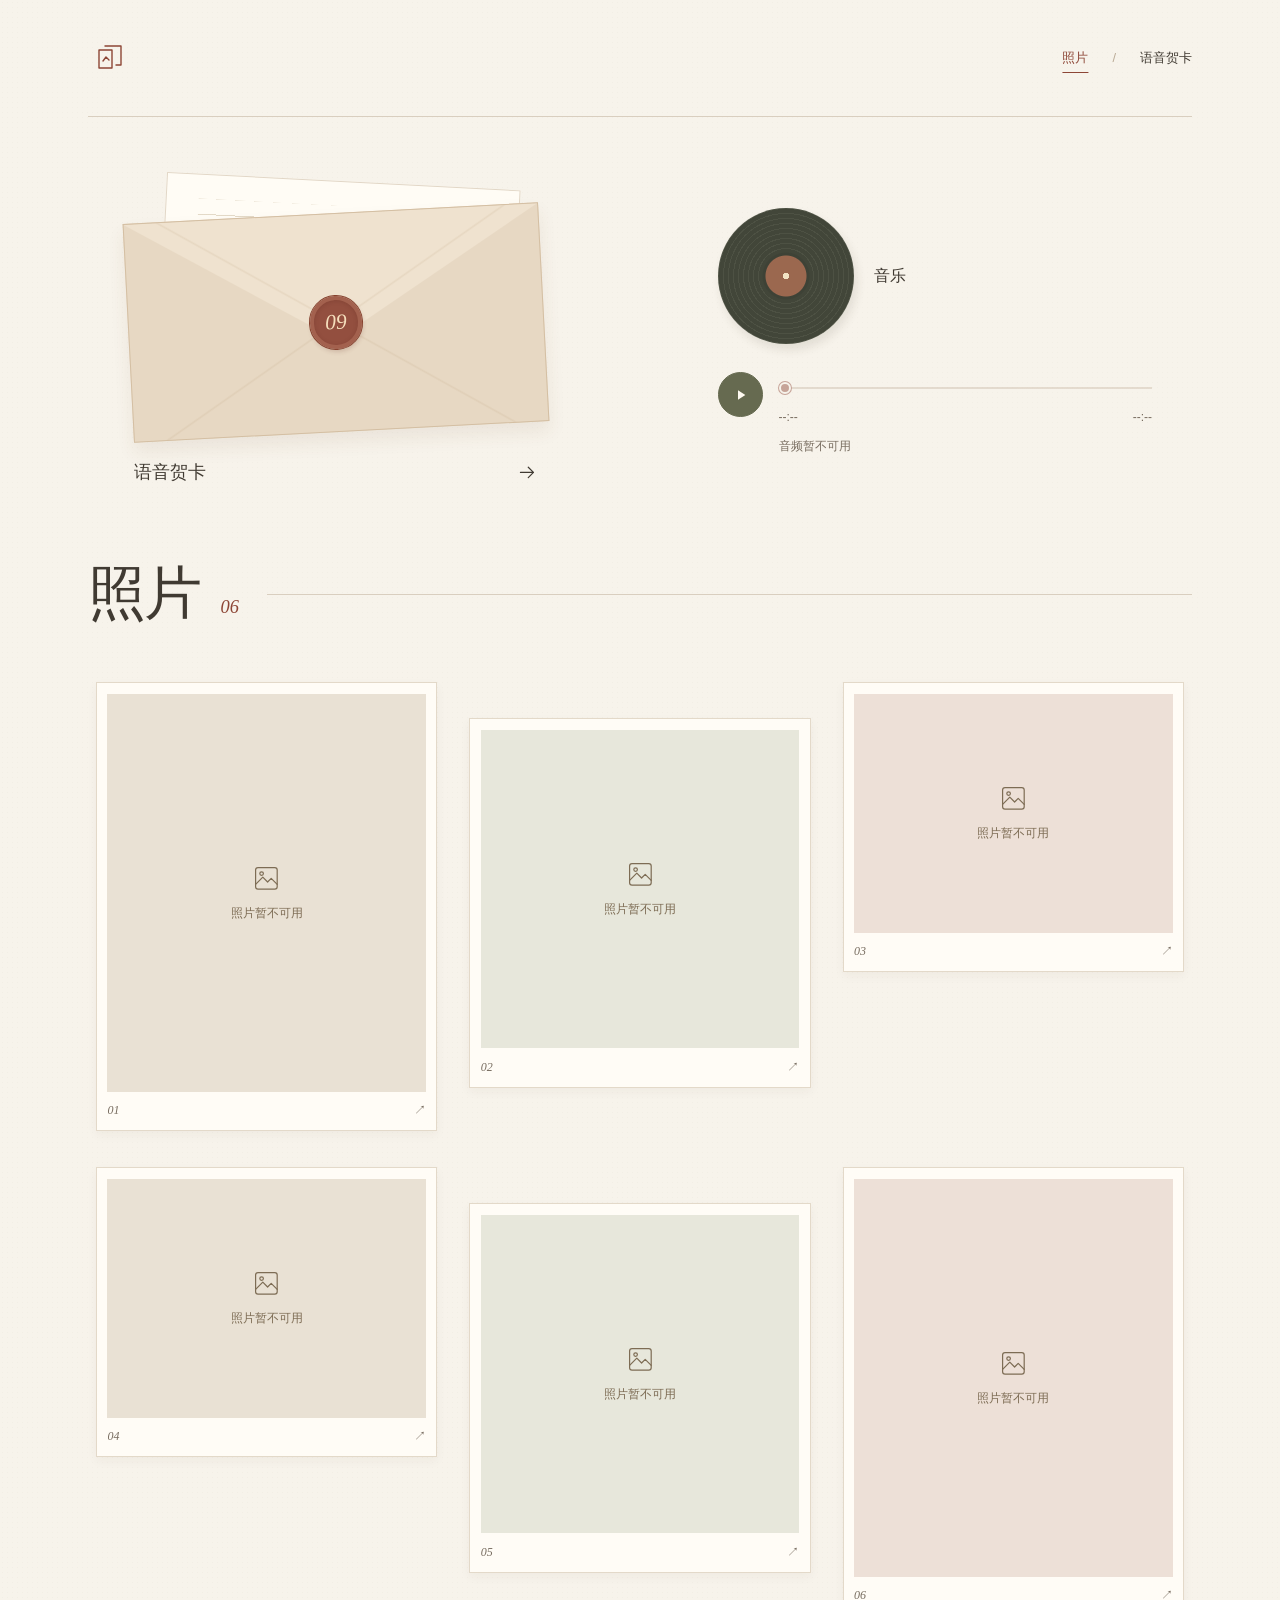
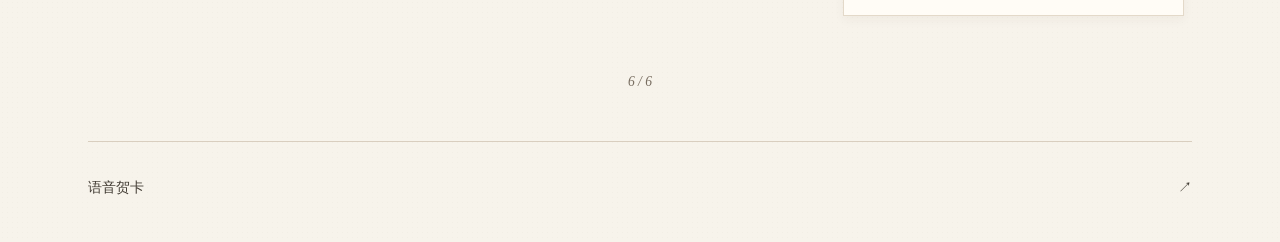
==== index.html @ f46b716a "Redesign gift as an album and nine voice letters" ====
<!doctype html>
<html lang="zh-CN">
<head>
  <meta charset="utf-8">
  <meta name="viewport" content="width=device-width, initial-scale=1">
  <meta name="theme-color" content="#f7f3eb">
  <title>语音贺卡 · 音乐 · 照片</title>
  <link rel="icon" href="data:,">
  <link rel="stylesheet" href="styles.css">
  <script src="content.js" defer></script>
  <script src="script.js" defer></script>
</head>
<body data-page="photos">
  <a class="skip-link" href="#main">跳至内容</a>
  <header class="site-header">
    <a class="site-mark" href="index.html" aria-label="照片"><svg viewBox="0 0 32 32" aria-hidden="true"><path d="M5 8h13v18H5zM11 4h16v19h-5M9 19l3-4 3 3"/></svg></a>
    <nav aria-label="页面"><a href="index.html" data-nav="photos">照片</a><span aria-hidden="true">/</span><a href="voices.html" data-nav="voices">语音贺卡</a></nav>
  </header>
  <main id="main" class="page" tabindex="-1">
    <header id="hero" class="hero" hidden><h1 id="hero-title" hidden></h1><p id="hero-body" hidden></p></header>
    <section class="gift-intro" aria-label="音乐与语音贺卡">
      <a href="voices.html" class="letter-entry" aria-label="打开语音贺卡">
        <span class="entry-paper" aria-hidden="true"><span class="paper-lines"></span></span>
        <span class="entry-envelope" aria-hidden="true"><span class="envelope-fold"></span><span class="wax-seal" id="voice-entry-count">09</span></span>
        <span class="entry-label"><span data-label="message">语音贺卡</span><svg viewBox="0 0 24 24" aria-hidden="true"><path d="M4 12h15m-6-6 6 6-6 6"/></svg></span>
      </a>
      <div class="record-player"><div id="music-player"></div></div>
    </section>
    <section id="photos" class="photos" aria-labelledby="photos-heading">
      <div class="section-heading"><h2 id="photos-heading">照片</h2><span id="photo-count" class="section-count" aria-hidden="true"></span><span class="heading-line" aria-hidden="true"></span></div>
      <div id="photo-grid" class="photo-grid"></div>
      <p id="photos-empty" class="empty-state" hidden></p>
      <div class="gallery-bottom"><p id="gallery-progress" class="gallery-progress" role="status"></p><button id="load-more" type="button" class="text-button" hidden>加载更多照片</button></div>
    </section>
    <footer class="page-footer"><a href="voices.html"><span data-label="message">语音贺卡</span><span aria-hidden="true">↗</span></a></footer>
    <noscript>请启用 JavaScript 以使用播放器和照片查看器。</noscript>
  </main>
  <dialog id="viewer" class="viewer" aria-labelledby="viewer-title">
    <div class="viewer-panel">
      <div class="viewer-toolbar"><h2 id="viewer-title">照片</h2><button id="viewer-close" class="icon-button" type="button" aria-label="关闭图片查看器" autofocus></button></div>
      <div id="viewer-stage" class="viewer-stage" aria-busy="false"><p id="viewer-status" role="status"></p></div>
      <div class="viewer-navigation"><button id="viewer-prev" class="icon-button" type="button" aria-label="上一张"></button><p id="viewer-counter" aria-live="polite" aria-atomic="true"></p><button id="viewer-next" class="icon-button" type="button" aria-label="下一张"></button></div>
      <p id="viewer-caption" class="viewer-caption" hidden></p>
    </div>
  </dialog>
</body>
</html>
---- styles.css ----
/* Project choices: warm paper, local serif headings, restrained physical detail.
   Motion is limited to pointer feedback; keyboard and reduced-motion are static. */
:root {
  color-scheme: light;
  --paper: #f7f3eb; --ink: #403a32; --muted: #786d60;
  --accent: #8d4636; --line: #d9cebf; --olive: #666a50;
  --serif: "Songti SC", "Noto Serif CJK SC", "STSong", Georgia, serif;
  --ease-out: cubic-bezier(.23, 1, .32, 1);
  font: 100%/1.6 -apple-system, BlinkMacSystemFont, "Segoe UI", "PingFang SC", "Microsoft YaHei", sans-serif;
  color: var(--ink); background: var(--paper); font-synthesis: none;
  -webkit-text-size-adjust: 100%;
}
*, *::before, *::after { box-sizing: border-box; }
body { margin: 0; background-image: radial-gradient(#8f78640b .7px, transparent .7px); background-size: 5px 5px; }
[hidden] { display: none !important; }
button, input { font: inherit; }
a { color: inherit; text-decoration: none; }
button, a { -webkit-tap-highlight-color: transparent; touch-action: manipulation; }
button { color: inherit; cursor: pointer; }
button:disabled { cursor: default; }
:focus-visible { outline: 3px solid var(--accent); outline-offset: 5px; }
button:active:not(:disabled), .letter-entry:active { transform: scale(.98); }
button:focus-visible:active { transform: none; }
svg { width: 1.5rem; height: 1.5rem; fill: none; stroke: currentColor; stroke-width: 1.4; stroke-linecap: round; stroke-linejoin: round; flex: none; }
h1, h2, p { margin: 0; }
h1, h2 { font-weight: 500; overflow-wrap: anywhere; }
.site-header, .page { width: min(100% - 5rem, 69rem); margin-inline: auto; }
.site-header { display: flex; justify-content: space-between; align-items: center; padding: 2.25rem 0; border-bottom: 1px solid var(--line); }
.site-mark { display: grid; place-items: center; min-width: 44px; min-height: 44px; color: var(--accent); }
.site-mark svg { width: 2rem; height: 2rem; }
.site-header nav { display: flex; align-items: center; gap: 1.5rem; font-size: .8rem; }
.site-header nav a { display: flex; align-items: center; min-height: 44px; }
.site-header nav span { color: #baab97; }
.site-header nav [aria-current] { color: var(--accent); text-decoration: underline; text-underline-offset: .65rem; text-decoration-thickness: 1px; }
.page { padding-bottom: 2rem; }
.page:focus { outline: none; }
.skip-link { position: fixed; top: .75rem; left: 1rem; z-index: 5; padding: .65rem 1rem; color: white; background: var(--ink); transform: translateY(-200%); }
.skip-link:focus { transform: none; }
.hero { max-width: 48rem; padding: 4rem 0 0; overflow-wrap: anywhere; }
.hero h1 { font: 500 clamp(2rem, 5vw, 4rem)/1.3 var(--serif); }
.hero p { color: var(--muted); white-space: pre-line; line-height: 1.9; margin-top: 1rem; }
.hero h1[hidden] + p { margin-top: 0; }
.gift-intro { display: grid; grid-template-columns: 1.1fr 1fr; gap: 7rem; align-items: center; padding: 4rem 2.5rem 4.5rem; }
.letter-entry { position: relative; display: block; padding-top: 2rem; max-width: 26rem; width: 100%; isolation: isolate; }
.entry-envelope { position: relative; display: grid; place-items: center; aspect-ratio: 1.9; width: 100%; background: #e7d8c3; border: 1px solid #d4bfa3; box-shadow: 0 10px 18px #6f492915; transform: rotate(-3deg); }
.entry-envelope::after, .envelope-face::after { content: ""; position: absolute; inset: 0; background: linear-gradient(32deg, transparent 49.6%, #b69a7426 50%, transparent 50.4%), linear-gradient(-32deg, transparent 49.6%, #b69a7426 50%, transparent 50.4%); pointer-events: none; }
.envelope-fold { position: absolute; inset: 0; clip-path: polygon(0 0, 100% 0, 50% 58%); background: #efe2cf; filter: drop-shadow(0 1px 0 #c5ab89); }
.entry-paper { position: absolute; left: 8%; right: 7%; height: 73%; top: 0; background: #fffcf5; border: 1px solid #e2d7c7; transform: rotate(3deg); z-index: -1; padding: 1.5rem 2rem; }
.paper-lines { display: block; height: 3rem; width: 50%; background: repeating-linear-gradient(to bottom, transparent 0 15px, #c8b79a 15px 16px); opacity: .5; }
.wax-seal { position: relative; z-index: 1; display: grid; place-items: center; width: 3.3rem; height: 3.3rem; border-radius: 50%; background: #934f3f; color: #f5debc; font: italic 1.35rem/1 Georgia, serif; border: 4px solid #a3614e; outline: 1px solid #86422f; box-shadow: inset 0 1px 4px #54241835, 1px 3px 4px #723d3433; }
.entry-label { display: flex; align-items: center; justify-content: space-between; padding: 1.6rem .4rem 0; font-family: var(--serif); font-size: 1.125rem; }
.entry-label svg { width: 1.3rem; height: 1.3rem; }
.record-player { min-width: 0; }
.player { min-width: 0; }
.player-header { display: flex; align-items: center; gap: 1.25rem; }
.player h2 { font-size: 1rem; line-height: 1.5; }
.player-art { display: grid; place-items: center; flex: none; }
.player--song .player-header { display: grid; grid-template-columns: 8.5rem minmax(0, 1fr); }
.player--song .player-art { width: 8.5rem; height: 8.5rem; border-radius: 50%; color: #faf1db; background: radial-gradient(circle at center, #f2e3c4 0 3px, #9b684f 3px 20px, #3e4236 21px 23px, transparent 24px), repeating-radial-gradient(circle at center, #424639 0 2px, #4d5143 2px 3px, #424639 3px 5px); box-shadow: 3px 6px 10px #4035211c; }
.player--song .player-art svg { display: none; }
.player-controls { display: flex; align-items: center; gap: 1rem; margin-top: 1.35rem; }
.play-button { display: grid; place-items: center; width: 2.8rem; height: 2.8rem; flex: none; border: 1px solid var(--accent); border-radius: 50%; background: var(--accent); color: #fff9ee; }
.play-button svg { width: 1rem; height: 1rem; }
.player--song .play-button { color: #fffaf2; background: var(--olive); border-color: var(--olive); }
.timeline { flex: 1; min-width: 0; }
.seek { display: block; width: 100%; height: 2.75rem; margin: 0; padding: 0; appearance: none; -webkit-appearance: none; background: transparent; cursor: pointer; accent-color: var(--accent); }
.seek::-webkit-slider-runnable-track { height: 2px; background: linear-gradient(to right, var(--accent) var(--progress, 0%), #cdbdab var(--progress, 0%)); }
.seek::-webkit-slider-thumb { -webkit-appearance: none; width: 12px; height: 12px; margin-top: -5px; border: 2px solid var(--paper); border-radius: 50%; background: var(--accent); box-shadow: 0 0 0 1px var(--accent); }
.seek::-moz-range-track { height: 2px; background: #cdbdab; }
.seek::-moz-range-progress { height: 2px; background: var(--accent); }
.seek::-moz-range-thumb { width: 9px; height: 9px; border: 2px solid var(--paper); border-radius: 50%; background: var(--accent); box-shadow: 0 0 0 1px var(--accent); }
.seek:disabled { opacity: .45; cursor: default; }
.times { display: flex; justify-content: space-between; font-size: .75rem; color: var(--muted); line-height: 1.2; font-variant-numeric: tabular-nums; }
.player-status { min-height: 1.4rem; font-size: .75rem; color: var(--muted); margin-top: .8rem; margin-left: 3.8rem; overflow-wrap: anywhere; }
.section-heading { display: flex; align-items: baseline; gap: 1.25rem; margin-bottom: 2.75rem; }
.section-heading h2 { font: 500 clamp(2.4rem, 5vw, 3.6rem)/1.25 var(--serif); letter-spacing: -.03em; }
.section-count { font: italic 1.15rem/1 Georgia, serif; color: var(--accent); }
.heading-line { height: 1px; flex: 1; background: var(--line); align-self: center; margin-left: .5rem; }
.photo-grid { display: grid; grid-template-columns: repeat(3, minmax(0, 1fr)); align-items: start; gap: 2.25rem 2rem; padding: .5rem; }
.photo { margin: 0; min-width: 0; }
.photo:nth-child(3n + 2) { padding-top: 2.25rem; }
.photo-button { display: block; width: 100%; padding: .65rem .65rem 0; border: 1px solid #e3d9c9; background: #fffcf6; box-shadow: 0 4px 10px #4e37130b; text-align: left; }
.photo-window { position: relative; display: block; aspect-ratio: 4 / 5; background: #e9e1d4; }
.photo:nth-child(3n + 2) .photo-window { aspect-ratio: 1; }
.photo:nth-child(3n) .photo-window { aspect-ratio: 4 / 3; }
.photo:nth-child(6n + 4) .photo-window { aspect-ratio: 4 / 3; }
.photo:nth-child(6n) .photo-window { aspect-ratio: 4 / 5; }
.photo-button img { width: 100%; height: 100%; position: absolute; display: block; object-fit: contain; }
.photo-placeholder { position: absolute; inset: 0; display: grid; place-content: center; justify-items: center; gap: .7rem; color: #7d6c54; }
.photo:nth-child(3n + 2) .photo-window { background: #e7e7db; }
.photo:nth-child(3n) .photo-window { background: #ede0d7; }
.photo-placeholder svg { width: 1.8rem; height: 1.8rem; stroke-width: 1; }
.photo-placeholder span { font-size: .72rem; }
.photo-bottom { display: flex; justify-content: space-between; align-items: center; min-height: 2.4rem; color: var(--muted); font-size: .75rem; }
.photo-index { font-family: Georgia, serif; font-style: italic; }
.photo figcaption { font-size: .85rem; color: var(--muted); overflow-wrap: anywhere; white-space: pre-line; margin: .75rem .2rem 0; }
.gallery-bottom { padding: 3rem 0; text-align: center; }
.gallery-progress { font: italic .85rem/1.5 Georgia, serif; color: var(--muted); }
.text-button { border: 0; border-bottom: 1px solid var(--line); background: transparent; min-height: 44px; padding: .5rem .75rem; font-size: .8rem; }
#load-more { margin-top: 1rem; }
.empty-state { padding: 3rem 0; color: var(--muted); }
.page-footer { border-top: 1px solid var(--line); padding-top: 1.5rem; }
.page-footer a { display: flex; justify-content: space-between; align-items: center; min-height: 44px; font-size: .85rem; }
/* Nine letters, each a real navigation target rather than a playback dashboard. */
.voice-page { max-width: 65rem; }
.voice-heading { display: flex; justify-content: space-between; align-items: center; gap: 2rem; padding: 3.75rem 0 3rem; }
.page-index { font: italic .8rem/1.4 Georgia, serif; color: var(--muted); letter-spacing: .04em; }
.voice-heading h1 { font: 500 clamp(2.4rem, 5vw, 3.7rem)/1.35 var(--serif); margin-top: .75rem; letter-spacing: -.03em; }
.voice-total { font: italic clamp(4rem, 9vw, 6.5rem)/1 Georgia, serif; color: #d1bca1; }
.voice-grid { display: grid; grid-template-columns: repeat(3, minmax(0, 1fr)); gap: 2.5rem 2.75rem; padding: 1rem .8rem 2rem; }
.voice-envelope { display: block; width: 100%; min-width: 0; padding: 0; border: 0; background: transparent; transform: rotate(-2deg); text-align: left; }
.voice-envelope:nth-child(3n + 2) { transform: rotate(2deg); margin-top: 1.25rem; }
.voice-envelope:nth-child(3n) { transform: rotate(-.5deg); }
.envelope-face { position: relative; display: grid; place-items: center; width: 100%; aspect-ratio: 1.6; background: #e9dbc5; border: 1px solid #d5bea0; box-shadow: 0 5px 8px #6c512216; }
.voice-envelope:nth-child(3n + 2) .envelope-face { background: #e0e1d1; border-color: #bcbfa8; }
.voice-envelope:nth-child(3n + 2) .envelope-fold { background: #eaebdd; }
.voice-envelope:nth-child(3n) .envelope-face { background: #ead6cb; border-color: #d1b4a5; }
.voice-envelope:nth-child(3n) .envelope-fold { background: #f0e1d7; }
.envelope-stamp { position: absolute; right: .85rem; top: .7rem; padding: .4rem; border: 1px dashed #a89173; font: italic 1.2rem/1.1 Georgia, serif; opacity: .65; }
.envelope-face .wax-seal { width: 2.5rem; height: 2.5rem; border-width: 3px; margin-top: .7rem; }
.wax-seal svg { width: 1rem; height: 1rem; }
.envelope-meta { display: flex; justify-content: space-between; gap: 1rem; align-items: baseline; min-height: 2.5rem; padding: .8rem .25rem 0; color: var(--muted); }
.envelope-name { font: 500 .85rem/1.5 var(--serif); overflow-wrap: anywhere; }
.envelope-open { font-size: 1rem; }
.voice-footer { display: grid; grid-template-columns: 1fr 21rem; gap: 3rem; align-items: center; padding: 2rem 0 1rem; margin-top: 2rem; border-top: 1px solid var(--line); }
.back-link { display: flex; align-items: center; gap: 1rem; min-height: 44px; width: fit-content; font-size: .85rem; }
.music-mini .player-header { display: flex; gap: 1rem; }
.music-mini .player-art { width: 3rem; height: 3rem; background-size: auto; }
.music-mini .player-controls { margin-top: .5rem; }
.music-mini .player-status { margin-top: .5rem; }
/* Photo darkroom; controls never cover the image. */
.viewer, .letter-dialog { position: fixed; inset: 0; width: 100%; height: 100%; height: 100dvh; max-width: none; max-height: none; margin: 0; padding: 1.5rem; border: 0; background: transparent; overscroll-behavior: contain; }
.viewer[open], .letter-dialog[open] { display: grid; place-items: center; }
.viewer { color: #fff8ea; }
.viewer::backdrop { background: #29251fed; }
.viewer-panel { width: min(100%, 64rem); max-height: 100%; display: flex; flex-direction: column; min-height: 0; }
.viewer-toolbar { display: flex; align-items: center; justify-content: space-between; gap: 1rem; flex: none; padding-bottom: .75rem; }
.viewer-toolbar h2 { font-size: .875rem; }
.icon-button { display: grid; place-items: center; width: 2.75rem; height: 2.75rem; flex: none; border: 1px solid #ffffff50; border-radius: 50%; background: transparent; color: inherit; }
.icon-button:disabled { opacity: .3; }
.viewer :focus-visible { outline-color: #f0cf95; }
.viewer-stage { display: grid; place-items: center; position: relative; height: min(65vh, 46rem); height: min(65dvh, 46rem); min-height: 0; }
.viewer-stage img { display: block; width: 100%; height: 100%; object-fit: contain; min-height: 0; }
.viewer-stage p { position: absolute; inset: 0; display: grid; place-items: center; color: #dfd6c9; font-size: .875rem; }
.viewer-navigation { display: flex; align-items: center; justify-content: center; gap: 1.5rem; padding-top: 1rem; flex: none; }
.viewer-navigation p { min-width: 4rem; text-align: center; font-variant-numeric: tabular-nums; font-size: .8rem; }
.viewer-caption { overflow: auto; max-height: 5rem; margin-top: 1rem; text-align: center; font-size: .875rem; white-space: pre-line; overflow-wrap: anywhere; }
/* The opened letter uses a single paper surface, with the recording at its centre. */
.letter-dialog { color: var(--ink); }
.letter-dialog::backdrop { background: #4a3c2b8c; backdrop-filter: blur(4px); }
.letter-sheet { width: min(100%, 34rem); max-height: 100%; overflow-y: auto; overscroll-behavior: contain; background: #fffcf5; border: 1px solid #dacbb5; padding: 1.5rem 2.75rem 2rem; box-shadow: 0 24px 80px #33201130; }
.letter-toolbar { display: flex; align-items: center; justify-content: space-between; gap: 1rem; }
.letter-toolbar .icon-button { border-color: var(--line); }
.letter-emblem { display: grid; place-items: center; width: 3.5rem; height: 3.5rem; border: 1px solid #d7bea2; border-radius: 50%; margin: 1.5rem auto; color: var(--accent); }
.letter-sheet > h2 { font: 500 clamp(1.6rem, 4vw, 2rem)/1.5 var(--serif); text-align: center; }
.letter-note { margin-top: 1.5rem; font-family: var(--serif); line-height: 1.9; white-space: pre-line; overflow-wrap: anywhere; }
.player--voice { padding-top: 1.6rem; }
.player--voice .player-header { display: none; }
.player--voice .player-controls { flex-direction: column; gap: .75rem; }
.player--voice .play-button { width: 4rem; height: 4rem; }
.player--voice .play-button svg { width: 1.35rem; height: 1.35rem; }
.player--voice .timeline { width: 100%; }
.player--voice .player-status { text-align: center; margin-left: 0; }
.letter-navigation { display: flex; justify-content: space-between; align-items: center; gap: .75rem; margin-top: 2rem; padding-top: 1.1rem; border-top: 1px solid var(--line); }
.letter-navigation p { font: italic .85rem/1.5 Georgia, serif; white-space: nowrap; color: var(--muted); }
.letter-navigation button { border-bottom: 0; }
.letter-navigation button:disabled { opacity: .4; }
@media (hover: hover) and (pointer: fine) {
  button, .letter-entry { transition: transform 180ms var(--ease-out); }
  .letter-entry:hover { transform: translateY(-3px); }
  .voice-envelope:hover { transform: translateY(-4px) rotate(0); }
  .photo-button:hover { transform: translateY(-3px); }
  .play-button:hover { opacity: .88; }
  .text-button:hover { color: var(--accent); }
}
@media (max-width: 900px) {
  .site-header, .page { width: calc(100% - 3rem); }
  .gift-intro { gap: 3rem; padding-inline: 1rem; }
  .player--song .player-header { grid-template-columns: 6.5rem minmax(0, 1fr); }
  .player--song .player-art { width: 6.5rem; height: 6.5rem; }
  .music-mini .player-art { width: 3rem; height: 3rem; }
  .voice-grid { gap: 2rem 1.6rem; }
  .photo-grid { gap: 1.5rem; }
}
@media (max-width: 650px) {
  .site-header, .page { width: calc(100% - 2rem); }
  .site-header { padding: 1.1rem 0; }
  .site-header nav { gap: 1rem; font-size: .75rem; }
  .gift-intro { grid-template-columns: minmax(0, 1fr); gap: 2.25rem; padding: 2.75rem 1rem 3rem; }
  .letter-entry { width: min(100%, 22rem); margin-inline: auto; }
  .record-player { width: 100%; padding-top: 1.5rem; border-top: 1px solid var(--line); container-type: inline-size; }
  .record-player .player--song { display: grid; grid-template-columns: minmax(0, 1fr) minmax(0, 1.4fr); gap: .5rem 1rem; align-items: center; }
  .record-player .player-header { display: flex; flex-direction: column; gap: .75rem; align-items: flex-start; grid-row: 1 / 3; }
  .record-player .player-art { width: 5rem; height: 5rem; }
  .record-player .player-controls { gap: .65rem; margin-top: 0; }
  .record-player .player-status { margin-left: 0; margin-top: 0; }
  .section-heading { margin-bottom: 1.75rem; gap: 1rem; }
  .photo-grid { grid-template-columns: repeat(2, minmax(0, 1fr)); gap: 1.5rem 1rem; padding: .15rem; }
  .photo:nth-child(3n + 2) { padding-top: 0; }
  .photo:nth-child(2n) { padding-top: 1.5rem; }
  .photo-button { padding: .4rem .4rem 0; }
  .photo-bottom { min-height: 2rem; font-size: .7rem; }
  .photo-placeholder span { font-size: .65rem; }
  .photo-placeholder { gap: .45rem; }
  .voice-heading { padding-top: 2.5rem; padding-bottom: 2rem; }
  .voice-heading h1 { font-size: 2.4rem; }
  .voice-grid { grid-template-columns: repeat(2, minmax(0, 1fr)); gap: 1.75rem 1.2rem; padding: .5rem .25rem 1rem; }
  .voice-envelope:nth-child(3n + 2) { margin-top: 0; }
  .voice-envelope:nth-child(2n) { margin-top: 1rem; transform: rotate(2deg); }
  .envelope-face { aspect-ratio: 1.35; }
  .envelope-stamp { font-size: .8rem; padding: .25rem; top: .5rem; right: .5rem; }
  .envelope-face .wax-seal { width: 2.1rem; height: 2.1rem; }
  .envelope-meta { padding-top: .65rem; min-height: 2rem; }
  .voice-footer { grid-template-columns: minmax(0, 1fr); gap: 1.5rem; margin-top: 1rem; }
  .music-mini { max-width: 24rem; width: 100%; }
  .viewer, .letter-dialog { padding: max(.85rem, env(safe-area-inset-top)) max(.85rem, env(safe-area-inset-right)) max(.85rem, env(safe-area-inset-bottom)) max(.85rem, env(safe-area-inset-left)); }
  .letter-sheet { padding: 1rem 1.3rem 1.5rem; }
  .letter-navigation { gap: .25rem; }
  .hero { padding-top: 2rem; }
  @container (max-width: 15rem) {
    .record-player .player--song { grid-template-columns: minmax(0, 1fr); }
    .record-player .player-header { grid-row: auto; flex-direction: row; align-items: center; }
    .record-player .player-controls { margin-top: 1rem; }
    .record-player .player-status { margin-top: .5rem; }
  }
}
html[data-input="keyboard"] *, html[data-input="keyboard"] *::before, html[data-input="keyboard"] *::after { transition: none !important; animation: none !important; }
html[data-input="keyboard"] button:active { transform: none; }
@media (prefers-reduced-motion: reduce) {
  *, *::before, *::after { animation: none !important; transition: none !important; scroll-behavior: auto !important; }
  button:active:not(:disabled), .letter-entry:active, .voice-envelope:hover, .photo-button:hover, .letter-entry:hover { transform: none; }
}
@media (prefers-reduced-transparency: reduce) {
  .viewer::backdrop { background: #29251f; }
  .letter-dialog::backdrop { background: #766853; backdrop-filter: none; }
}
@media (prefers-contrast: more) {
  :root { --muted: #51483b; --line: #887559; }
  .photo-button, .envelope-face, .entry-envelope { border-color: #887559; }
  .voice-total { color: #826449; }
}
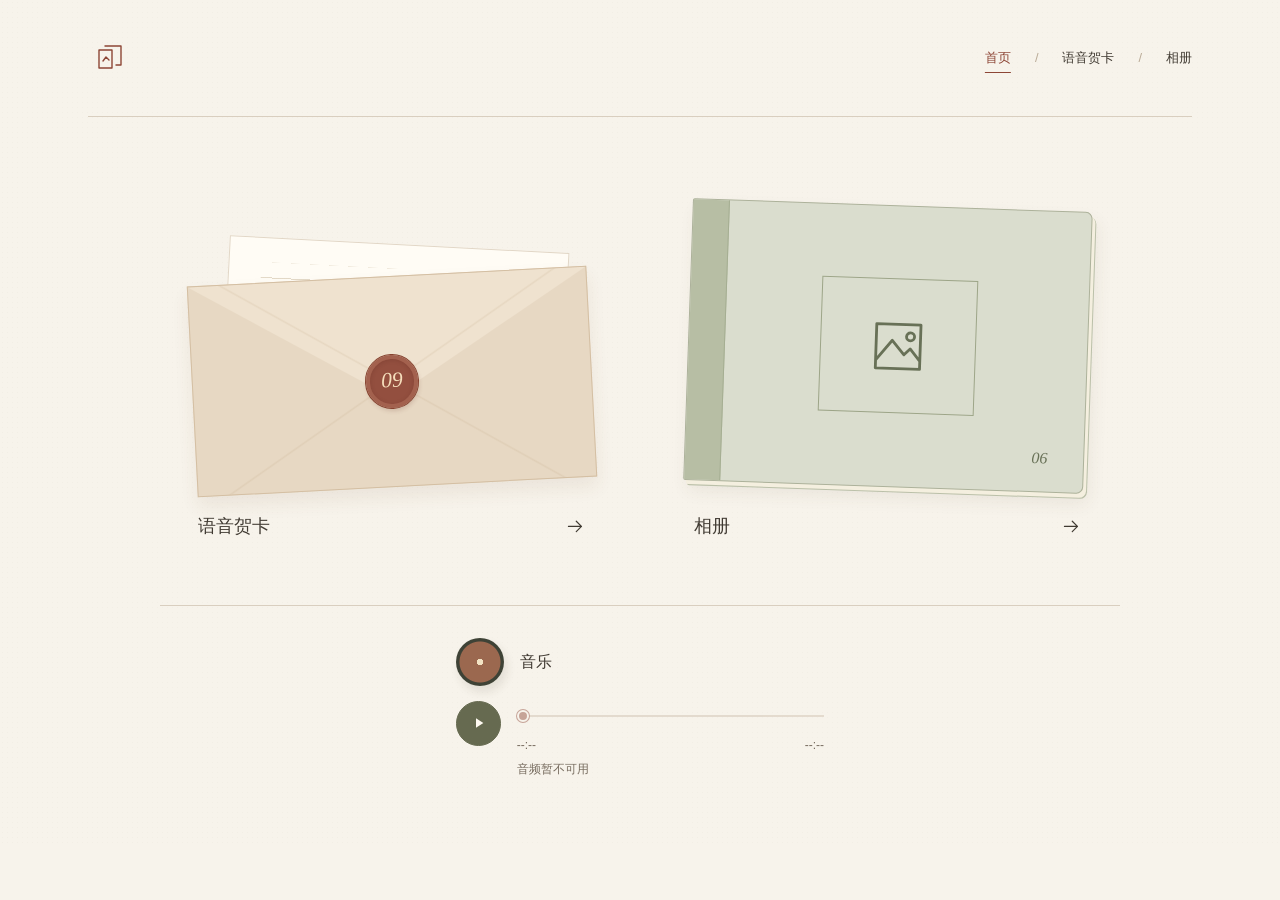
==== commit 2112d6b2: "Separate gift home, voice cards and album pages" ====
--- a/index.html
+++ b/index.html
@@ -10,38 +10,27 @@
   <script src="content.js" defer></script>
   <script src="script.js" defer></script>
 </head>
-<body data-page="photos">
+<body data-page="home">
   <a class="skip-link" href="#main">跳至内容</a>
   <header class="site-header">
-    <a class="site-mark" href="index.html" aria-label="照片"><svg viewBox="0 0 32 32" aria-hidden="true"><path d="M5 8h13v18H5zM11 4h16v19h-5M9 19l3-4 3 3"/></svg></a>
-    <nav aria-label="页面"><a href="index.html" data-nav="photos">照片</a><span aria-hidden="true">/</span><a href="voices.html" data-nav="voices">语音贺卡</a></nav>
+    <a class="site-mark" href="index.html" aria-label="首页"><svg viewBox="0 0 32 32" aria-hidden="true"><path d="M5 8h13v18H5zM11 4h16v19h-5M9 19l3-4 3 3"/></svg></a>
+    <nav aria-label="页面"><a href="index.html" data-nav="home">首页</a><span aria-hidden="true">/</span><a href="voices.html" data-nav="voices">语音贺卡</a><span aria-hidden="true">/</span><a href="photos.html" data-nav="photos">相册</a></nav>
   </header>
-  <main id="main" class="page" tabindex="-1">
+  <main id="main" class="page home-page" tabindex="-1">
     <header id="hero" class="hero" hidden><h1 id="hero-title" hidden></h1><p id="hero-body" hidden></p></header>
-    <section class="gift-intro" aria-label="音乐与语音贺卡">
+    <section class="gift-intro" aria-label="页面入口">
       <a href="voices.html" class="letter-entry" aria-label="打开语音贺卡">
         <span class="entry-paper" aria-hidden="true"><span class="paper-lines"></span></span>
         <span class="entry-envelope" aria-hidden="true"><span class="envelope-fold"></span><span class="wax-seal" id="voice-entry-count">09</span></span>
         <span class="entry-label"><span data-label="message">语音贺卡</span><svg viewBox="0 0 24 24" aria-hidden="true"><path d="M4 12h15m-6-6 6 6-6 6"/></svg></span>
       </a>
-      <div class="record-player"><div id="music-player"></div></div>
+      <a href="photos.html" class="album-entry" aria-label="打开相册">
+        <span class="album-cover" aria-hidden="true"><span class="album-spine"></span><span class="album-frame"><svg viewBox="0 0 32 32"><path d="M5 5h22v22H5zM5 23l8-10 6 7 3-3 5 6"/><circle cx="22" cy="11" r="2"/></svg></span><span id="album-entry-count" class="album-count">06</span></span>
+        <span class="entry-label"><span data-label="album">相册</span><svg viewBox="0 0 24 24" aria-hidden="true"><path d="M4 12h15m-6-6 6 6-6 6"/></svg></span>
+      </a>
     </section>
-    <section id="photos" class="photos" aria-labelledby="photos-heading">
-      <div class="section-heading"><h2 id="photos-heading">照片</h2><span id="photo-count" class="section-count" aria-hidden="true"></span><span class="heading-line" aria-hidden="true"></span></div>
-      <div id="photo-grid" class="photo-grid"></div>
-      <p id="photos-empty" class="empty-state" hidden></p>
-      <div class="gallery-bottom"><p id="gallery-progress" class="gallery-progress" role="status"></p><button id="load-more" type="button" class="text-button" hidden>加载更多照片</button></div>
-    </section>
-    <footer class="page-footer"><a href="voices.html"><span data-label="message">语音贺卡</span><span aria-hidden="true">↗</span></a></footer>
+    <footer class="home-music"><div id="music-player" class="music-mini"></div></footer>
     <noscript>请启用 JavaScript 以使用播放器和照片查看器。</noscript>
   </main>
-  <dialog id="viewer" class="viewer" aria-labelledby="viewer-title">
-    <div class="viewer-panel">
-      <div class="viewer-toolbar"><h2 id="viewer-title">照片</h2><button id="viewer-close" class="icon-button" type="button" aria-label="关闭图片查看器" autofocus></button></div>
-      <div id="viewer-stage" class="viewer-stage" aria-busy="false"><p id="viewer-status" role="status"></p></div>
-      <div class="viewer-navigation"><button id="viewer-prev" class="icon-button" type="button" aria-label="上一张"></button><p id="viewer-counter" aria-live="polite" aria-atomic="true"></p><button id="viewer-next" class="icon-button" type="button" aria-label="下一张"></button></div>
-      <p id="viewer-caption" class="viewer-caption" hidden></p>
-    </div>
-  </dialog>
 </body>
 </html>
--- a/styles.css
+++ b/styles.css
@@ -73,7 +73,7 @@
 .times { display: flex; justify-content: space-between; font-size: .75rem; color: var(--muted); line-height: 1.2; font-variant-numeric: tabular-nums; }
 .player-status { min-height: 1.4rem; font-size: .75rem; color: var(--muted); margin-top: .8rem; margin-left: 3.8rem; overflow-wrap: anywhere; }
 .section-heading { display: flex; align-items: baseline; gap: 1.25rem; margin-bottom: 2.75rem; }
-.section-heading h2 { font: 500 clamp(2.4rem, 5vw, 3.6rem)/1.25 var(--serif); letter-spacing: -.03em; }
+.section-heading h1, .section-heading h2 { font: 500 clamp(2.4rem, 5vw, 3.6rem)/1.25 var(--serif); letter-spacing: -.03em; }
 .section-count { font: italic 1.15rem/1 Georgia, serif; color: var(--accent); }
 .heading-line { height: 1px; flex: 1; background: var(--line); align-self: center; margin-left: .5rem; }
 .photo-grid { display: grid; grid-template-columns: repeat(3, minmax(0, 1fr)); align-items: start; gap: 2.25rem 2rem; padding: .5rem; }
@@ -239,3 +239,29 @@
   .photo-button, .envelope-face, .entry-envelope { border-color: #887559; }
   .voice-total { color: #826449; }
 }
+
+/* A shared entrance links to two full documents. The album cover is decorative. */
+.home-page { max-width: 60rem; }
+.home-page .gift-intro { grid-template-columns: repeat(2, minmax(0, 1fr)); gap: 6rem; padding: 5.5rem 2rem 4rem; align-items: end; }
+.album-entry { display: block; width: 100%; max-width: 26rem; min-width: 0; }
+.album-cover { position: relative; display: grid; place-items: center; aspect-ratio: 1.42; background: #daddce; border: 1px solid #adb29b; border-radius: 2px 7px 7px 2px; box-shadow: 3px 4px 0 #f4efdf, 4px 5px 0 #bbc0a9, 5px 10px 18px #574c3215; transform: rotate(2deg); }
+.album-spine { position: absolute; inset: 0 auto 0 0; width: 9%; background: #b7bea4; border-right: 1px solid #a5ae92; }
+.album-frame { display: grid; place-items: center; width: 39%; aspect-ratio: 1.15; border: 1px solid #9da588; color: #687157; margin-left: 5%; }
+.album-frame svg { width: 42%; height: auto; }
+.album-count { position: absolute; bottom: 9%; right: 9%; font: italic 1rem/1 Georgia, serif; color: #687157; }
+.home-music { border-top: 1px solid var(--line); padding: 2rem 0; }
+.home-music .music-mini { width: min(100%, 23rem); margin-inline: auto; }
+.album-page .photos { padding-top: 3.5rem; }
+@media (hover: hover) and (pointer: fine) {
+  .album-entry { transition: transform 180ms var(--ease-out); }
+  .album-entry:hover { transform: translateY(-3px); }
+}
+@media (max-width: 900px) { .home-page .gift-intro { gap: 3rem; } }
+@media (max-width: 650px) {
+  .site-header { gap: 1rem; flex-wrap: wrap; }
+  .site-header nav { flex-wrap: wrap; gap: .75rem; }
+  .home-page .gift-intro { grid-template-columns: minmax(0, 1fr); gap: 2.75rem; padding: 3rem 1.5rem; }
+  .album-entry { width: min(100%, 22rem); margin-inline: auto; }
+  .album-page .photos { padding-top: 2.5rem; }
+}
+@media (prefers-reduced-motion: reduce) { .album-entry:hover { transform: none; } }
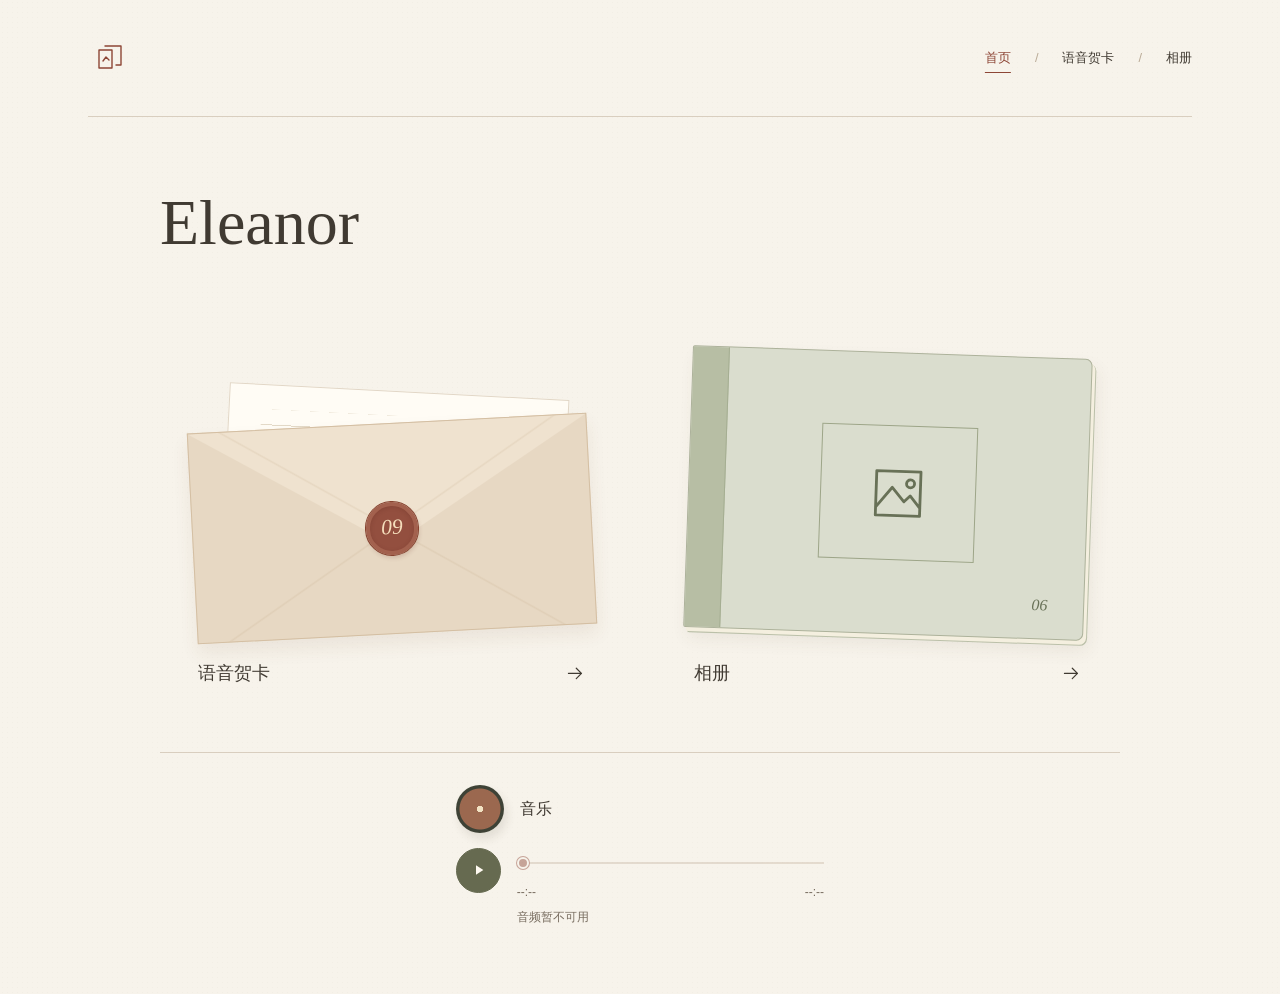
==== commit 64147ad0: "Name the website Eleanor" ====
--- a/index.html
+++ b/index.html
@@ -4,7 +4,7 @@
   <meta charset="utf-8">
   <meta name="viewport" content="width=device-width, initial-scale=1">
   <meta name="theme-color" content="#f7f3eb">
-  <title>语音贺卡 · 音乐 · 照片</title>
+  <title>Eleanor</title>
   <link rel="icon" href="data:,">
   <link rel="stylesheet" href="styles.css">
   <script src="content.js" defer></script>
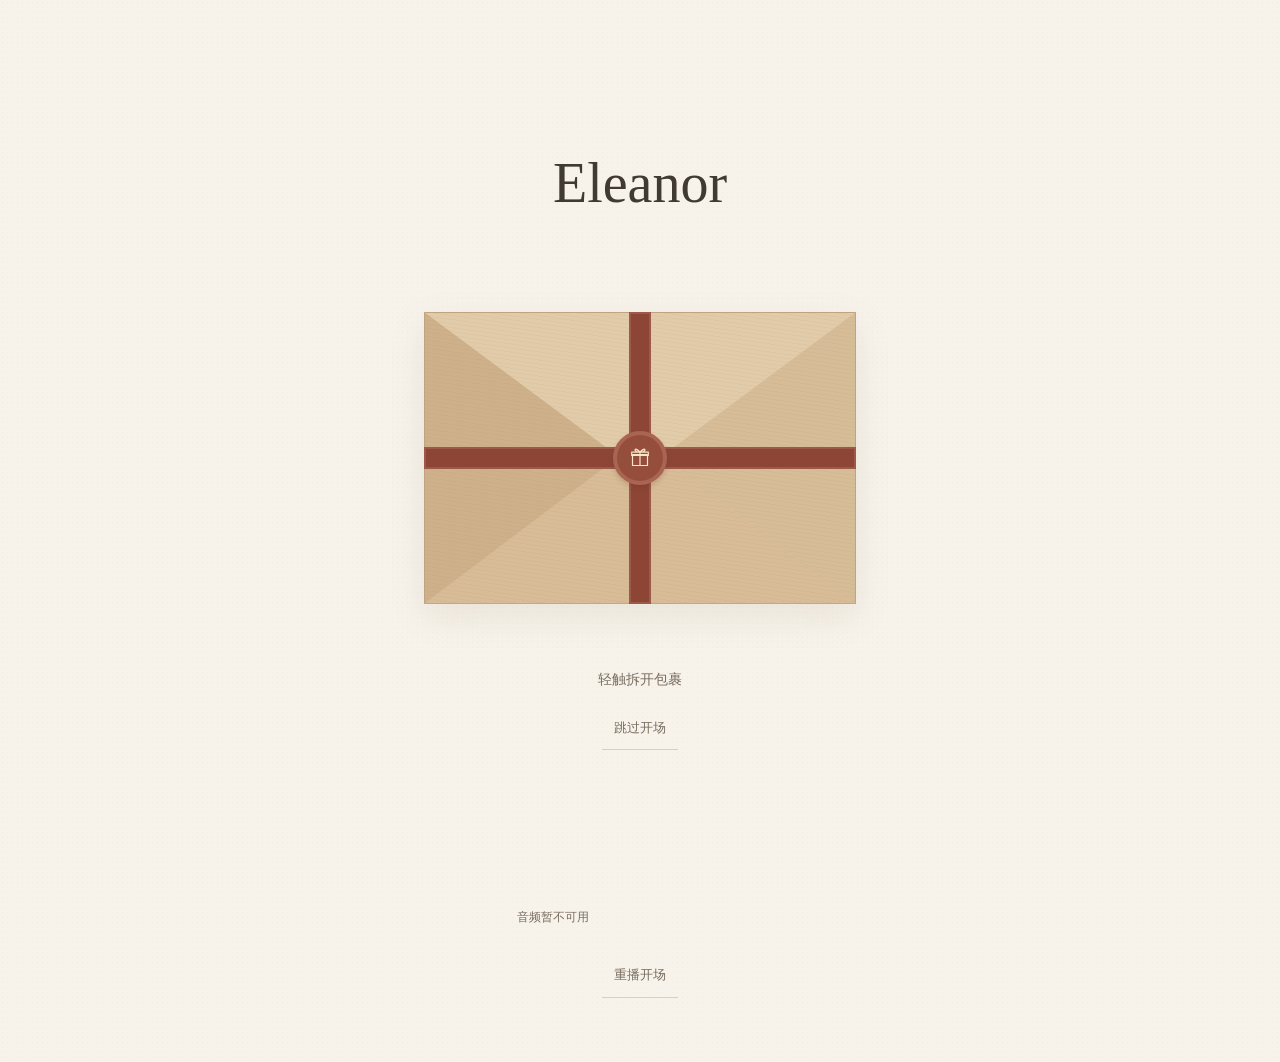
==== commit 4b809542: "Add touch-friendly parcel opening introduction" ====
--- a/index.html
+++ b/index.html
@@ -29,8 +29,24 @@
         <span class="entry-label"><span data-label="album">相册</span><svg viewBox="0 0 24 24" aria-hidden="true"><path d="M4 12h15m-6-6 6 6-6 6"/></svg></span>
       </a>
     </section>
-    <footer class="home-music"><div id="music-player" class="music-mini"></div></footer>
+    <footer class="home-music"><div id="music-player" class="music-mini"></div><button id="parcel-replay" class="text-button parcel-replay" type="button" hidden data-label="replayOpening">重播开场</button></footer>
     <noscript>请启用 JavaScript 以使用播放器和照片查看器。</noscript>
   </main>
+  <dialog id="parcel-dialog" class="parcel-dialog" aria-labelledby="parcel-heading" aria-describedby="parcel-hint">
+    <div class="parcel-content">
+      <h2 id="parcel-heading" class="parcel-heading"></h2>
+      <button id="parcel-open" class="parcel-open" type="button" aria-label="拆开包裹">
+        <span class="parcel-scene" aria-hidden="true">
+          <span class="parcel-inside"><span class="parcel-inside-name"></span></span>
+          <span class="parcel-flap parcel-left"></span><span class="parcel-flap parcel-right"></span>
+          <span class="parcel-flap parcel-bottom"></span><span class="parcel-flap parcel-top"></span>
+          <span class="parcel-ribbon parcel-ribbon-v"></span><span class="parcel-ribbon parcel-ribbon-h"></span>
+          <span class="parcel-seal"><svg viewBox="0 0 24 24"><path d="M3 8h18v13H3zM2 5h20v4H2zM12 5v16M12 5C3 5 5-3 12 5Zm0 0c9 0 7-8 0 0Z"/></svg></span>
+        </span>
+      </button>
+      <p id="parcel-hint" class="parcel-hint" data-label="openParcel">轻触拆开包裹</p>
+      <button id="parcel-skip" class="text-button parcel-skip" type="button" data-label="skipOpening">跳过开场</button>
+    </div>
+  </dialog>
 </body>
 </html>
--- a/styles.css
+++ b/styles.css
@@ -265,3 +265,51 @@
   .album-page .photos { padding-top: 2.5rem; }
 }
 @media (prefers-reduced-motion: reduce) { .album-entry:hover { transform: none; } }
+
+/* First-visit parcel: a user-triggered, finite reveal; no looping motion.
+   These timings and folds are project choices for this occasional introduction. */
+.parcel-dialog { position: fixed; inset: 0; width: 100%; height: 100%; height: 100dvh; max-width: none; max-height: none; margin: 0; padding: max(1.25rem, env(safe-area-inset-top)) max(1.25rem, env(safe-area-inset-right)) max(1.25rem, env(safe-area-inset-bottom)) max(1.25rem, env(safe-area-inset-left)); border: 0; overflow: auto; overscroll-behavior: contain; color: var(--ink); background: var(--paper); background-image: radial-gradient(#8f786410 .7px, transparent .7px); background-size: 5px 5px; }
+.parcel-dialog::backdrop { background: var(--paper); }
+.parcel-dialog[open] { display: grid; }
+.parcel-content { width: min(100%, 38rem); margin: auto; text-align: center; }
+.parcel-heading { font: 500 clamp(2rem, 6vw, 3.5rem)/1.2 var(--serif); overflow-wrap: anywhere; }
+.parcel-open { display: block; width: min(100%, 29rem); margin: clamp(2rem, 7vh, 4rem) auto 2rem; padding: 2rem 1rem; border: 0; background: transparent; isolation: isolate; }
+.parcel-open:active:not(:disabled) { transform: none; }
+.parcel-scene { display: block; position: relative; width: 100%; aspect-ratio: 1.48; perspective: 1100px; }
+.parcel-inside { position: absolute; inset: 0; display: grid; place-items: center; padding: 1rem; border: 1px solid var(--line); background: #fffcf5; box-shadow: 0 12px 35px #7156381a; }
+.parcel-inside-name { font: 500 clamp(1.5rem, 5vw, 2.8rem)/1.2 var(--serif); overflow-wrap: anywhere; }
+.parcel-flap { position: absolute; background-color: #d7bd97; background-image: repeating-linear-gradient(8deg, #977d5610 0 1px, transparent 1px 4px); border: 1px solid #bfa47f; backface-visibility: hidden; transition: transform 650ms var(--ease-out) 220ms, opacity 500ms var(--ease-out) 400ms; }
+.parcel-left, .parcel-right { top: 0; bottom: 0; width: 51%; }
+.parcel-left { left: 0; transform-origin: left center; background-color: #ceb18a; }
+.parcel-right { right: 0; transform-origin: right center; }
+.parcel-top, .parcel-bottom { inset: 0; }
+.parcel-top { clip-path: polygon(0 0, 100% 0, 50% 55%); transform-origin: center top; background-color: #e2cba9; }
+.parcel-bottom { clip-path: polygon(0 100%, 50% 44%, 100% 100%); transform-origin: center bottom; background-color: #d8bc97; }
+.parcel-ribbon { position: absolute; background: #8d4636; box-shadow: inset 0 0 0 2px #bc82754d; transition: transform 420ms var(--ease-out), opacity 250ms var(--ease-out) 80ms; }
+.parcel-ribbon-v { top: 0; bottom: 0; left: calc(50% - .7rem); width: 1.4rem; }
+.parcel-ribbon-h { left: 0; right: 0; top: calc(50% - .7rem); height: 1.4rem; }
+.parcel-seal { position: absolute; left: calc(50% - 1.7rem); top: calc(50% - 1.7rem); display: grid; place-items: center; width: 3.4rem; height: 3.4rem; color: #f8e5c8; background: #954e3b; border: 4px solid #aa6552; border-radius: 50%; box-shadow: 0 3px 5px #5d311c33; transition: transform 300ms var(--ease-out), opacity 200ms var(--ease-out); }
+.parcel-seal svg { width: 1.25rem; height: 1.25rem; }
+.parcel-hint { color: var(--muted); font-size: .875rem; }
+.parcel-skip { margin-top: 1rem; color: var(--muted); }
+.parcel-replay { display: block; margin: 1.5rem auto 0; color: var(--muted); }
+.parcel-dialog.is-unwrapping { opacity: 0; transition: opacity 250ms var(--ease-out) 1150ms; }
+.is-unwrapping .parcel-seal { transform: translateY(1.5rem) rotate(15deg); opacity: 0; }
+.is-unwrapping .parcel-ribbon-v { transform: translateY(-35%); opacity: 0; }
+.is-unwrapping .parcel-ribbon-h { transform: translateX(35%); opacity: 0; }
+.is-unwrapping .parcel-top { transform: rotateX(110deg); opacity: 0; }
+.is-unwrapping .parcel-bottom { transform: rotateX(-110deg); opacity: 0; }
+.is-unwrapping .parcel-left { transform: rotateY(-110deg); opacity: 0; transition-delay: 340ms, 500ms; }
+.is-unwrapping .parcel-right { transform: rotateY(110deg); opacity: 0; transition-delay: 340ms, 500ms; }
+@media (max-height: 500px) {
+  .parcel-open { width: min(60%, 16rem); margin-block: .75rem; padding-block: .5rem; }
+  .parcel-heading { font-size: 1.75rem; }
+  .parcel-skip { margin-top: .25rem; }
+}
+@media (prefers-reduced-motion: reduce) {
+  .parcel-dialog.is-unwrapping { opacity: 1; }
+  .is-unwrapping .parcel-flap, .is-unwrapping .parcel-ribbon, .is-unwrapping .parcel-seal { transform: none; }
+}
+.parcel-dialog.is-unwrapping::backdrop { opacity: 0; transition: opacity 250ms var(--ease-out) 1150ms; }
+/* Programmatic entry focus stays quiet on touch; Tab restores the normal ring. */
+html:not([data-input="keyboard"]) .parcel-open:focus-visible { outline: none; }
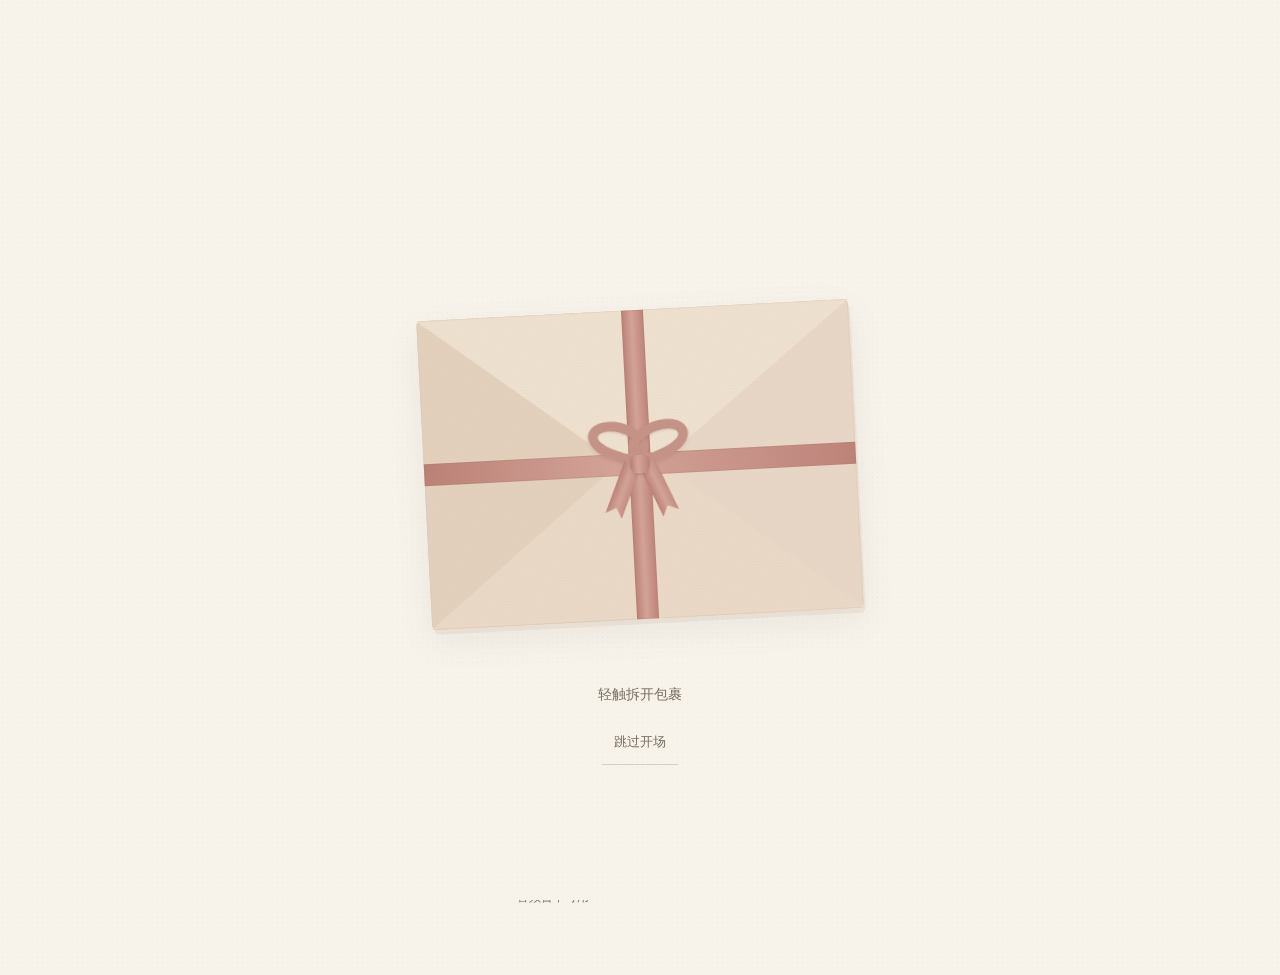
==== commit b5f0f780: "Refine wrapping paper and persist first visit with blank copy regions" ====
--- a/index.html
+++ b/index.html
@@ -29,19 +29,19 @@
         <span class="entry-label"><span data-label="album">相册</span><svg viewBox="0 0 24 24" aria-hidden="true"><path d="M4 12h15m-6-6 6 6-6 6"/></svg></span>
       </a>
     </section>
-    <footer class="home-music"><div id="music-player" class="music-mini"></div><button id="parcel-replay" class="text-button parcel-replay" type="button" hidden data-label="replayOpening">重播开场</button></footer>
+    <footer class="home-music"><div id="music-player" class="music-mini"></div></footer>
     <noscript>请启用 JavaScript 以使用播放器和照片查看器。</noscript>
   </main>
-  <dialog id="parcel-dialog" class="parcel-dialog" aria-labelledby="parcel-heading" aria-describedby="parcel-hint">
+  <dialog id="parcel-dialog" class="parcel-dialog" aria-label="拆开包裹" aria-describedby="parcel-hint">
     <div class="parcel-content">
-      <h2 id="parcel-heading" class="parcel-heading"></h2>
+      <header id="opening-copy" class="opening-copy"><h2 id="parcel-heading" class="parcel-heading" hidden></h2><p id="opening-body" hidden></p></header>
       <button id="parcel-open" class="parcel-open" type="button" aria-label="拆开包裹">
         <span class="parcel-scene" aria-hidden="true">
-          <span class="parcel-inside"><span class="parcel-inside-name"></span></span>
+          <span class="parcel-inside"></span>
           <span class="parcel-flap parcel-left"></span><span class="parcel-flap parcel-right"></span>
           <span class="parcel-flap parcel-bottom"></span><span class="parcel-flap parcel-top"></span>
           <span class="parcel-ribbon parcel-ribbon-v"></span><span class="parcel-ribbon parcel-ribbon-h"></span>
-          <span class="parcel-seal"><svg viewBox="0 0 24 24"><path d="M3 8h18v13H3zM2 5h20v4H2zM12 5v16M12 5C3 5 5-3 12 5Zm0 0c9 0 7-8 0 0Z"/></svg></span>
+          <span class="parcel-bow"><span class="bow-loop bow-loop-left"></span><span class="bow-loop bow-loop-right"></span><span class="bow-tail bow-tail-left"></span><span class="bow-tail bow-tail-right"></span><span class="bow-knot"></span></span>
         </span>
       </button>
       <p id="parcel-hint" class="parcel-hint" data-label="openParcel">轻触拆开包裹</p>
--- a/styles.css
+++ b/styles.css
@@ -275,26 +275,34 @@
 .parcel-heading { font: 500 clamp(2rem, 6vw, 3.5rem)/1.2 var(--serif); overflow-wrap: anywhere; }
 .parcel-open { display: block; width: min(100%, 29rem); margin: clamp(2rem, 7vh, 4rem) auto 2rem; padding: 2rem 1rem; border: 0; background: transparent; isolation: isolate; }
 .parcel-open:active:not(:disabled) { transform: none; }
-.parcel-scene { display: block; position: relative; width: 100%; aspect-ratio: 1.48; perspective: 1100px; }
+.parcel-scene { display: block; position: relative; width: 100%; aspect-ratio: 1.4; perspective: 1100px; transform: rotate(-3deg); }
 .parcel-inside { position: absolute; inset: 0; display: grid; place-items: center; padding: 1rem; border: 1px solid var(--line); background: #fffcf5; box-shadow: 0 12px 35px #7156381a; }
-.parcel-inside-name { font: 500 clamp(1.5rem, 5vw, 2.8rem)/1.2 var(--serif); overflow-wrap: anywhere; }
-.parcel-flap { position: absolute; background-color: #d7bd97; background-image: repeating-linear-gradient(8deg, #977d5610 0 1px, transparent 1px 4px); border: 1px solid #bfa47f; backface-visibility: hidden; transition: transform 650ms var(--ease-out) 220ms, opacity 500ms var(--ease-out) 400ms; }
+.parcel-flap { position: absolute; background-color: #e7d6c5; background-image: radial-gradient(#ab8c6810 .6px, transparent .6px); background-size: 3px 3px; border: 1px solid #cbb7a233; backface-visibility: hidden; transition: transform 650ms var(--ease-out) 220ms, opacity 500ms var(--ease-out) 400ms; }
 .parcel-left, .parcel-right { top: 0; bottom: 0; width: 51%; }
-.parcel-left { left: 0; transform-origin: left center; background-color: #ceb18a; }
-.parcel-right { right: 0; transform-origin: right center; }
+.parcel-left { left: 0; transform-origin: left center; background-color: #e3d0bc; border-radius: 5px 0 0 5px; }
+.parcel-right { right: 0; transform-origin: right center; border-radius: 0 5px 5px 0; }
 .parcel-top, .parcel-bottom { inset: 0; }
-.parcel-top { clip-path: polygon(0 0, 100% 0, 50% 55%); transform-origin: center top; background-color: #e2cba9; }
-.parcel-bottom { clip-path: polygon(0 100%, 50% 44%, 100% 100%); transform-origin: center bottom; background-color: #d8bc97; }
-.parcel-ribbon { position: absolute; background: #8d4636; box-shadow: inset 0 0 0 2px #bc82754d; transition: transform 420ms var(--ease-out), opacity 250ms var(--ease-out) 80ms; }
+.parcel-top { clip-path: polygon(0 0, 100% 0, 50% 55%); transform-origin: center top; background-color: #eee0ce; }
+.parcel-bottom { clip-path: polygon(0 100%, 50% 44%, 100% 100%); transform-origin: center bottom; background-color: #e9d8c5; }
+.parcel-ribbon { position: absolute; background: linear-gradient(90deg, #bb8176, #d3a398 45%, #bd8379); box-shadow: inset 0 0 0 1px #a9706540; transition: transform 420ms var(--ease-out), opacity 250ms var(--ease-out) 80ms; }
 .parcel-ribbon-v { top: 0; bottom: 0; left: calc(50% - .7rem); width: 1.4rem; }
 .parcel-ribbon-h { left: 0; right: 0; top: calc(50% - .7rem); height: 1.4rem; }
-.parcel-seal { position: absolute; left: calc(50% - 1.7rem); top: calc(50% - 1.7rem); display: grid; place-items: center; width: 3.4rem; height: 3.4rem; color: #f8e5c8; background: #954e3b; border: 4px solid #aa6552; border-radius: 50%; box-shadow: 0 3px 5px #5d311c33; transition: transform 300ms var(--ease-out), opacity 200ms var(--ease-out); }
-.parcel-seal svg { width: 1.25rem; height: 1.25rem; }
+.parcel-bow { position: absolute; left: 50%; top: 50%; width: 0; height: 0; }
+.bow-loop { position: absolute; width: 3.9rem; height: 2.4rem; top: -2rem; border: .65rem solid #c59287; box-shadow: inset 0 1px 2px #77554a30, 0 2px 3px #77554a20; transition: transform 380ms var(--ease-out), opacity 250ms var(--ease-out) 80ms; }
+.bow-loop-left { right: -.1rem; border-radius: 65% 55% 20% 55%; transform: rotate(22deg); transform-origin: right bottom; }
+.bow-loop-right { left: -.1rem; border-radius: 55% 65% 55% 20%; transform: rotate(-22deg); transform-origin: left bottom; }
+.bow-tail { position: absolute; top: -.1rem; width: 1.1rem; height: 3.5rem; background: linear-gradient(90deg, #ba8176, #d3a398, #c28b80); clip-path: polygon(0 0, 100% 0, 100% 100%, 50% 85%, 0 100%); transform-origin: center top; transition: transform 380ms var(--ease-out), opacity 250ms var(--ease-out) 80ms; }
+.bow-tail-left { right: -.1rem; transform: rotate(23deg); }
+.bow-tail-right { left: -.1rem; transform: rotate(-23deg); }
+.bow-knot { position: absolute; left: -.65rem; top: -.55rem; width: 1.3rem; height: 1.1rem; border-radius: 35%; background: linear-gradient(90deg, #b77e72, #d4a599 40%, #ba8177); box-shadow: 0 2px 3px #77554a26; transition: transform 280ms var(--ease-out), opacity 200ms var(--ease-out); }
 .parcel-hint { color: var(--muted); font-size: .875rem; }
 .parcel-skip { margin-top: 1rem; color: var(--muted); }
-.parcel-replay { display: block; margin: 1.5rem auto 0; color: var(--muted); }
 .parcel-dialog.is-unwrapping { opacity: 0; transition: opacity 250ms var(--ease-out) 1150ms; }
-.is-unwrapping .parcel-seal { transform: translateY(1.5rem) rotate(15deg); opacity: 0; }
+.is-unwrapping .bow-knot { transform: translateY(.6rem); opacity: 0; }
+.is-unwrapping .bow-loop-left { transform: translateX(-2rem) rotate(-12deg); opacity: 0; }
+.is-unwrapping .bow-loop-right { transform: translateX(2rem) rotate(12deg); opacity: 0; }
+.is-unwrapping .bow-tail-left { transform: translate(-1.5rem, 1rem) rotate(40deg); opacity: 0; }
+.is-unwrapping .bow-tail-right { transform: translate(1.5rem, 1rem) rotate(-40deg); opacity: 0; }
 .is-unwrapping .parcel-ribbon-v { transform: translateY(-35%); opacity: 0; }
 .is-unwrapping .parcel-ribbon-h { transform: translateX(35%); opacity: 0; }
 .is-unwrapping .parcel-top { transform: rotateX(110deg); opacity: 0; }
@@ -308,8 +316,15 @@
 }
 @media (prefers-reduced-motion: reduce) {
   .parcel-dialog.is-unwrapping { opacity: 1; }
-  .is-unwrapping .parcel-flap, .is-unwrapping .parcel-ribbon, .is-unwrapping .parcel-seal { transform: none; }
+  .is-unwrapping .parcel-flap, .is-unwrapping .parcel-ribbon, .is-unwrapping .bow-loop, .is-unwrapping .bow-tail, .is-unwrapping .bow-knot { transform: none; }
 }
 .parcel-dialog.is-unwrapping::backdrop { opacity: 0; transition: opacity 250ms var(--ease-out) 1150ms; }
 /* Programmatic entry focus stays quiet on touch; Tab restores the normal ring. */
 html:not([data-input="keyboard"]) .parcel-open:focus-visible { outline: none; }
+
+/* Empty copy regions are intentional space; text will be supplied by the owner. */
+.hero.reserved-copy { min-height: clamp(5rem, 12vw, 8rem); padding: 0; }
+.opening-copy.reserved-copy { min-height: clamp(3rem, 9vw, 5rem); }
+.opening-copy p { margin-top: 1rem; color: var(--muted); white-space: pre-line; overflow-wrap: anywhere; }
+.parcel-inside { border-radius: 5px; box-shadow: 2px 5px 0 #cfb9a338, 0 12px 35px #71563815; }
+@media (max-height: 500px) { .opening-copy.reserved-copy { min-height: 1rem; } }
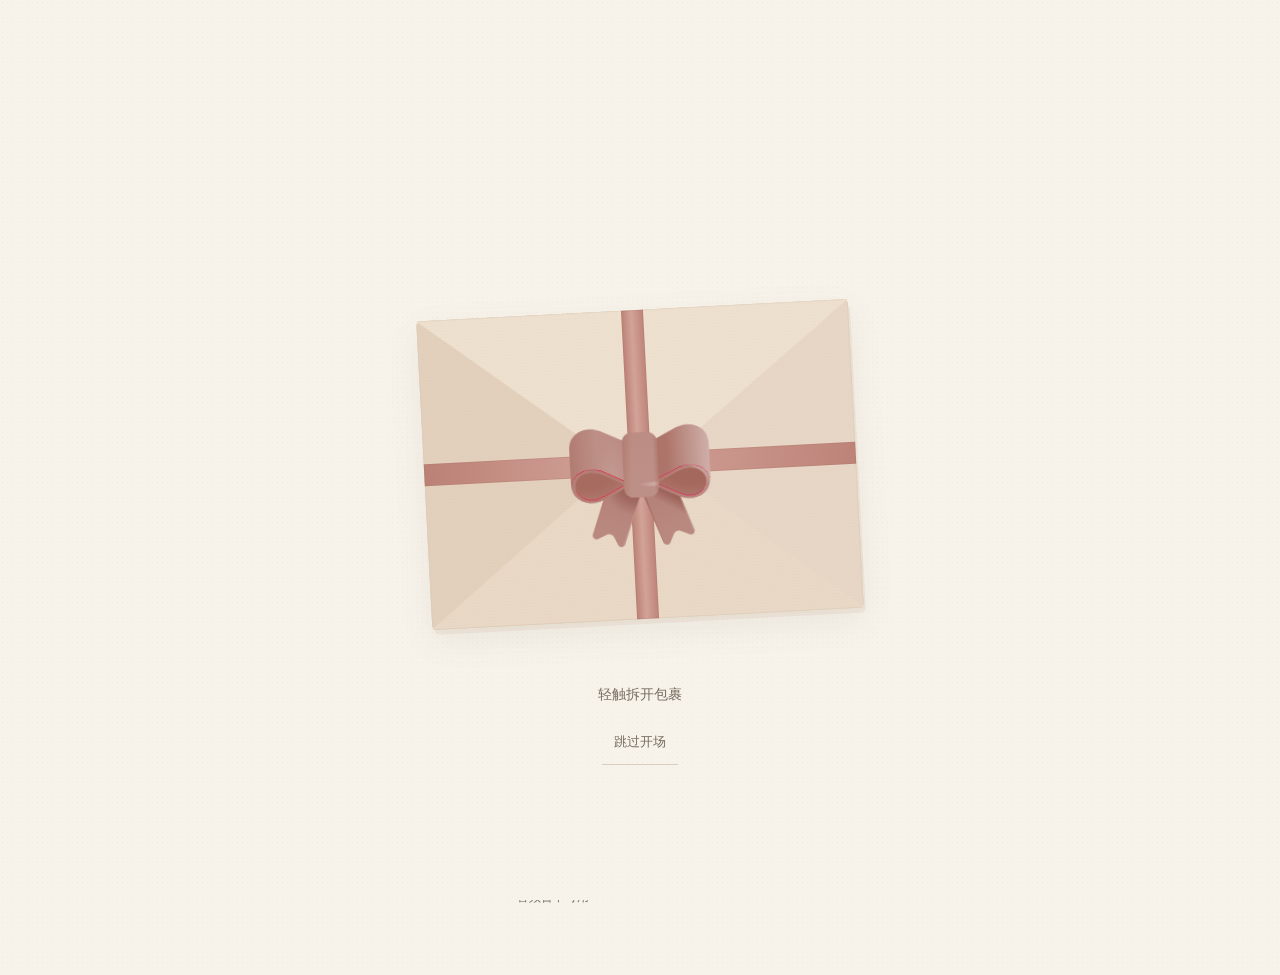
==== commit a57becd9: "Use layered Fluent SVG artwork for the parcel bow" ====
--- a/index.html
+++ b/index.html
@@ -41,7 +41,144 @@
           <span class="parcel-flap parcel-left"></span><span class="parcel-flap parcel-right"></span>
           <span class="parcel-flap parcel-bottom"></span><span class="parcel-flap parcel-top"></span>
           <span class="parcel-ribbon parcel-ribbon-v"></span><span class="parcel-ribbon parcel-ribbon-h"></span>
-          <span class="parcel-bow"><span class="bow-loop bow-loop-left"></span><span class="bow-loop bow-loop-right"></span><span class="bow-tail bow-tail-left"></span><span class="bow-tail bow-tail-right"></span><span class="bow-knot"></span></span>
+          <!-- Adapted from Microsoft Fluent Emoji, MIT; see THIRD_PARTY_NOTICES.md. -->
+          <span class="parcel-bow"><svg xmlns="http://www.w3.org/2000/svg" width="32" height="32" viewBox="0 0 32 32" fill="none" class="parcel-bow-svg" aria-hidden="true" focusable="false">
+<path d="M19.8798 29.3534L16.2419 19.3893L22.1638 15.9362L26.2029 27.0301C26.4266 27.6444 25.812 28.2308 25.2088 27.9786L23.37 27.2096C22.8782 27.004 22.3115 27.2202 22.0818 27.7012L21.2611 29.4195C20.9748 30.0191 20.1077 29.9776 19.8798 29.3534Z" fill="url(#parcel_paint0_linear_18_1233)" class="ribbon-piece ribbon-tail-right" />
+<path d="M19.8798 29.3534L16.2419 19.3893L22.1638 15.9362L26.2029 27.0301C26.4266 27.6444 25.812 28.2308 25.2088 27.9786L23.37 27.2096C22.8782 27.004 22.3115 27.2202 22.0818 27.7012L21.2611 29.4195C20.9748 30.0191 20.1077 29.9776 19.8798 29.3534Z" fill="url(#parcel_paint1_linear_18_1233)" class="ribbon-piece ribbon-tail-right" />
+<path d="M19.8798 29.3534L16.2419 19.3893L22.1638 15.9362L26.2029 27.0301C26.4266 27.6444 25.812 28.2308 25.2088 27.9786L23.37 27.2096C22.8782 27.004 22.3115 27.2202 22.0818 27.7012L21.2611 29.4195C20.9748 30.0191 20.1077 29.9776 19.8798 29.3534Z" fill="url(#parcel_paint2_linear_18_1233)" class="ribbon-piece ribbon-tail-right" />
+<path d="M19.8798 29.3534L16.2419 19.3893L22.1638 15.9362L26.2029 27.0301C26.4266 27.6444 25.812 28.2308 25.2088 27.9786L23.37 27.2096C22.8782 27.004 22.3115 27.2202 22.0818 27.7012L21.2611 29.4195C20.9748 30.0191 20.1077 29.9776 19.8798 29.3534Z" fill="url(#parcel_paint3_linear_18_1233)" class="ribbon-piece ribbon-tail-right" />
+<path d="M12.2134 29.3534L15.8513 19.3893L9.92944 15.9362L5.89034 27.0301C5.66669 27.6444 6.2813 28.2308 6.88444 27.9786L8.72331 27.2096C9.21509 27.004 9.78174 27.2202 10.0115 27.7012L10.8321 29.4195C11.1185 30.0191 11.9855 29.9776 12.2134 29.3534Z" fill="url(#parcel_paint4_linear_18_1233)" class="ribbon-piece ribbon-tail-left" />
+<path d="M12.2134 29.3534L15.8513 19.3893L9.92944 15.9362L5.89034 27.0301C5.66669 27.6444 6.2813 28.2308 6.88444 27.9786L8.72331 27.2096C9.21509 27.004 9.78174 27.2202 10.0115 27.7012L10.8321 29.4195C11.1185 30.0191 11.9855 29.9776 12.2134 29.3534Z" fill="url(#parcel_paint5_radial_18_1233)" class="ribbon-piece ribbon-tail-left" />
+<path d="M12.2134 29.3534L15.8513 19.3893L9.92944 15.9362L5.89034 27.0301C5.66669 27.6444 6.2813 28.2308 6.88444 27.9786L8.72331 27.2096C9.21509 27.004 9.78174 27.2202 10.0115 27.7012L10.8321 29.4195C11.1185 30.0191 11.9855 29.9776 12.2134 29.3534Z" fill="url(#parcel_paint6_linear_18_1233)" class="ribbon-piece ribbon-tail-left" />
+<path d="M12.2134 29.3534L15.8513 19.3893L9.92944 15.9362L5.89034 27.0301C5.66669 27.6444 6.2813 28.2308 6.88444 27.9786L8.72331 27.2096C9.21509 27.004 9.78174 27.2202 10.0115 27.7012L10.8321 29.4195C11.1185 30.0191 11.9855 29.9776 12.2134 29.3534Z" fill="url(#parcel_paint7_linear_18_1233)" class="ribbon-piece ribbon-tail-left" />
+<path d="M13.4225 9.72355L14.2522 9.32911L8.93186 6.71659C7.74787 6.10319 5.89806 5.53958 4.12769 6.42478C3.7712 6.60304 3.47052 6.81597 3.22137 7.05322C2.69428 7.51629 2.00479 8.42497 2.00479 10.0205V16.785C1.96316 17.3262 2.18387 18.7167 3.02299 19.494C4.13651 20.7049 6.2073 21.2242 8.49328 20.2211C9.69818 19.6925 11.2328 18.9166 12.235 18.4099C12.6387 18.2059 12.9562 18.0453 13.1307 17.9623L14.2522 17.4292L13.4225 17.0218V9.72355Z" fill="url(#parcel_paint8_linear_18_1233)" class="ribbon-piece ribbon-loop-left" />
+<path d="M13.4225 9.72355L14.2522 9.32911L8.93186 6.71659C7.74787 6.10319 5.89806 5.53958 4.12769 6.42478C3.7712 6.60304 3.47052 6.81597 3.22137 7.05322C2.69428 7.51629 2.00479 8.42497 2.00479 10.0205V16.785C1.96316 17.3262 2.18387 18.7167 3.02299 19.494C4.13651 20.7049 6.2073 21.2242 8.49328 20.2211C9.69818 19.6925 11.2328 18.9166 12.235 18.4099C12.6387 18.2059 12.9562 18.0453 13.1307 17.9623L14.2522 17.4292L13.4225 17.0218V9.72355Z" fill="url(#parcel_paint9_radial_18_1233)" class="ribbon-piece ribbon-loop-left" />
+<path d="M18.5172 9.72355L17.6875 9.32911L23.0078 6.71659C24.1918 6.10319 26.0416 5.53958 27.8119 6.42478C28.1684 6.60304 28.4691 6.81597 28.7183 7.05322C29.2454 7.51629 29.9348 8.42497 29.9348 10.0205V16.785C29.9765 17.3262 29.7558 18.7167 28.9166 19.494C27.8031 20.7049 25.7323 21.2242 23.4464 20.2211C22.2415 19.6925 20.7068 18.9166 19.7046 18.4099C19.301 18.2059 18.9834 18.0453 18.8089 17.9623L17.6875 17.4292L18.5172 17.0218V9.72355Z" fill="url(#parcel_paint10_linear_18_1233)" class="ribbon-piece ribbon-loop-right" />
+<path d="M8.66157 15.3524L12.8732 17.4205C12.2161 17.7328 9.94124 18.9306 8.25228 19.6717C6.14108 20.598 4.34223 20.0702 3.43743 19.0577C2.53263 18.0452 2.5262 15.9965 4.39611 15.0615C5.91271 14.3032 7.54134 14.7707 8.66157 15.3524Z" fill="#C4C4C4" fill-opacity="0.55" class="ribbon-piece ribbon-loop-left" />
+<path d="M23.2782 15.3524L19.0666 17.4205C19.7236 17.7328 21.9985 18.9306 23.6875 19.6717C25.7987 20.598 27.5975 20.0702 28.5023 19.0577C29.4071 18.0452 29.4136 15.9965 27.5437 15.0615C26.027 14.3032 24.3984 14.7707 23.2782 15.3524Z" fill="#af786e" class="ribbon-piece ribbon-loop-right" />
+<path d="M23.2782 15.3524L19.0666 17.4205C19.7236 17.7328 21.9985 18.9306 23.6875 19.6717C25.7987 20.598 27.5975 20.0702 28.5023 19.0577C29.4071 18.0452 29.4136 15.9965 27.5437 15.0615C26.027 14.3032 24.3984 14.7707 23.2782 15.3524Z" fill="url(#parcel_paint11_radial_18_1233)" class="ribbon-piece ribbon-loop-right" />
+<path d="M8.66157 15.3524L12.8732 17.4205C12.2161 17.7328 9.94124 18.9306 8.25228 19.6717C6.14108 20.598 4.34223 20.0702 3.43743 19.0577C2.53263 18.0452 2.5262 15.9965 4.39611 15.0615C5.91271 14.3032 7.54134 14.7707 8.66157 15.3524Z" fill="#b17b71" class="ribbon-piece ribbon-loop-left" />
+<path d="M8.66157 15.3524L12.8732 17.4205C12.2161 17.7328 9.94124 18.9306 8.25228 19.6717C6.14108 20.598 4.34223 20.0702 3.43743 19.0577C2.53263 18.0452 2.5262 15.9965 4.39611 15.0615C5.91271 14.3032 7.54134 14.7707 8.66157 15.3524Z" fill="url(#parcel_paint12_radial_18_1233)" class="ribbon-piece ribbon-loop-left" />
+<g filter="url(#parcel_filter0_i_18_1233)" class="ribbon-piece ribbon-loop-right">
+<path d="M18.9378 17.6914L18.377 17.4248L18.9343 17.1512L23.143 15.0845C24.295 14.4871 26.0342 13.9714 27.6778 14.7932C29.7436 15.8261 29.7481 18.1139 28.726 19.2576C27.721 20.3823 25.7769 20.9161 23.5669 19.9464C22.3697 19.4211 20.8624 18.659 19.8606 18.1524C19.4486 17.9441 19.122 17.779 18.9378 17.6914Z" stroke="url(#parcel_paint13_linear_18_1233)" stroke-width="0.6" />
+</g>
+<g filter="url(#parcel_filter1_i_18_1233)" class="ribbon-piece ribbon-loop-left">
+<path d="M13.002 17.6914L13.5627 17.4248L13.0054 17.1512L8.79679 15.0845C7.64478 14.4871 5.90551 13.9714 4.26194 14.7932C2.19616 15.8261 2.19171 18.1139 3.21374 19.2576C4.21877 20.3823 6.16283 20.9161 8.37282 19.9464C9.57009 19.4211 11.0774 18.659 12.0792 18.1524C12.4912 17.9441 12.8177 17.779 13.002 17.6914Z" stroke="url(#parcel_paint14_linear_18_1233)" stroke-width="0.6" />
+</g>
+<path d="M18.9378 17.6914L18.377 17.4248L18.9343 17.1512L23.143 15.0845C24.295 14.4871 26.0342 13.9714 27.6778 14.7932C29.7436 15.8261 29.7481 18.1139 28.726 19.2576C27.721 20.3823 25.7769 20.9161 23.5669 19.9464C22.3697 19.4211 20.8624 18.659 19.8606 18.1524C19.4486 17.9441 19.122 17.779 18.9378 17.6914Z" stroke="url(#parcel_paint15_radial_18_1233)" stroke-width="0.6" class="ribbon-piece ribbon-loop-right" />
+<rect x="12.6039" y="7.11223" width="6.91525" height="12.9903" rx="1.85" fill="url(#parcel_paint16_linear_18_1233)" class="ribbon-piece ribbon-knot" />
+<rect x="12.6039" y="7.11223" width="6.91525" height="12.9903" rx="1.85" fill="url(#parcel_paint17_linear_18_1233)" class="ribbon-piece ribbon-knot" />
+<rect x="12.6039" y="7.11223" width="6.91525" height="12.9903" rx="1.85" fill="url(#parcel_paint18_radial_18_1233)" class="ribbon-piece ribbon-knot" />
+<rect x="12.6039" y="7.11223" width="6.91525" height="12.9903" rx="1.85" fill="url(#parcel_paint19_linear_18_1233)" class="ribbon-piece ribbon-knot" />
+<rect x="12.6039" y="7.11223" width="6.91525" height="12.9903" rx="1.85" fill="url(#parcel_paint20_linear_18_1233)" class="ribbon-piece ribbon-knot" />
+<defs>
+<filter id="parcel_filter0_i_18_1233" x="17.6875" y="14.0665" width="12.006" height="6.78495" filterUnits="userSpaceOnUse" color-interpolation-filters="sRGB">
+<feFlood flood-opacity="0" result="BackgroundImageFix" />
+<feBlend mode="normal" in="SourceGraphic" in2="BackgroundImageFix" result="shape" />
+<feColorMatrix in="SourceAlpha" type="matrix" values="0 0 0 0 0 0 0 0 0 0 0 0 0 0 0 0 0 0 127 0" result="hardAlpha" />
+<feOffset dy="0.1" />
+<feGaussianBlur stdDeviation="0.1" />
+<feComposite in2="hardAlpha" operator="arithmetic" k2="-1" k3="1" />
+<feColorMatrix type="matrix" values="0 0 0 0 0.811765 0 0 0 0 0.254902 0 0 0 0 0.388235 0 0 0 1 0" />
+<feBlend mode="normal" in2="shape" result="effect1_innerShadow_18_1233" />
+</filter>
+<filter id="parcel_filter1_i_18_1233" x="2.24622" y="14.0665" width="12.006" height="6.78495" filterUnits="userSpaceOnUse" color-interpolation-filters="sRGB">
+<feFlood flood-opacity="0" result="BackgroundImageFix" />
+<feBlend mode="normal" in="SourceGraphic" in2="BackgroundImageFix" result="shape" />
+<feColorMatrix in="SourceAlpha" type="matrix" values="0 0 0 0 0 0 0 0 0 0 0 0 0 0 0 0 0 0 127 0" result="hardAlpha" />
+<feOffset dy="0.1" />
+<feGaussianBlur stdDeviation="0.1" />
+<feComposite in2="hardAlpha" operator="arithmetic" k2="-1" k3="1" />
+<feColorMatrix type="matrix" values="0 0 0 0 0.843137 0 0 0 0 0.25098 0 0 0 0 0.341176 0 0 0 1 0" />
+<feBlend mode="normal" in2="shape" result="effect1_innerShadow_18_1233" />
+</filter>
+<linearGradient id="parcel_paint0_linear_18_1233" x1="18.3044" y1="19.7018" x2="21.6794" y2="28.0143" gradientUnits="userSpaceOnUse">
+<stop stop-color="#b58178" />
+<stop offset="1" stop-color="#b98980" />
+</linearGradient>
+<linearGradient id="parcel_paint1_linear_18_1233" x1="22.2888" y1="18.2643" x2="20.3513" y2="21.5768" gradientUnits="userSpaceOnUse">
+<stop offset="0.283466" stop-color="#965d53" />
+<stop offset="1" stop-color="#965d53" stop-opacity="0" />
+</linearGradient>
+<linearGradient id="parcel_paint2_linear_18_1233" x1="17.3779" y1="22.6232" x2="17.8053" y2="22.478" gradientUnits="userSpaceOnUse">
+<stop stop-color="#a16459" />
+<stop offset="1" stop-color="#a16459" stop-opacity="0" />
+</linearGradient>
+<linearGradient id="parcel_paint3_linear_18_1233" x1="24.9928" y1="23.4608" x2="24.6168" y2="23.5975" gradientUnits="userSpaceOnUse">
+<stop stop-color="#cdaba4" />
+<stop offset="1" stop-color="#cdaba4" stop-opacity="0" />
+</linearGradient>
+<linearGradient id="parcel_paint4_linear_18_1233" x1="13.7888" y1="19.7018" x2="10.4138" y2="28.0143" gradientUnits="userSpaceOnUse">
+<stop stop-color="#b58178" />
+<stop offset="1" stop-color="#b98980" />
+</linearGradient>
+<radialGradient id="parcel_paint5_radial_18_1233" cx="0" cy="0" r="1" gradientUnits="userSpaceOnUse" gradientTransform="translate(14.6638 17.5143) rotate(129.152) scale(6.04469 6.91506)">
+<stop offset="0.289654" stop-color="#965d53" />
+<stop offset="1" stop-color="#965d53" stop-opacity="0" />
+</radialGradient>
+<linearGradient id="parcel_paint6_linear_18_1233" x1="7.63653" y1="21.9698" x2="8.16594" y2="22.1649" gradientUnits="userSpaceOnUse">
+<stop stop-color="#b27e74" />
+<stop offset="1" stop-color="#b27e74" stop-opacity="0" />
+</linearGradient>
+<linearGradient id="parcel_paint7_linear_18_1233" x1="14.2441" y1="24.1835" x2="13.8645" y2="24.034" gradientUnits="userSpaceOnUse">
+<stop offset="0.175676" stop-color="#c49c94" />
+<stop offset="1" stop-color="#c49c94" stop-opacity="0" />
+</linearGradient>
+<linearGradient id="parcel_paint8_linear_18_1233" x1="12.9138" y1="13.8893" x2="2" y2="13.8893" gradientUnits="userSpaceOnUse">
+<stop stop-color="#bb8c83" />
+<stop offset="0.496726" stop-color="#bd8f86" />
+<stop offset="1" stop-color="#b17c72" />
+</linearGradient>
+<radialGradient id="parcel_paint9_radial_18_1233" cx="0" cy="0" r="1" gradientUnits="userSpaceOnUse" gradientTransform="translate(10.4763 17.5143) rotate(-90) scale(9.9375 3.23171)">
+<stop stop-color="#c49b93" />
+<stop offset="1" stop-color="#c49b93" stop-opacity="0" />
+</radialGradient>
+<linearGradient id="parcel_paint10_linear_18_1233" x1="20.4762" y1="14.0143" x2="29.9396" y2="14.0143" gradientUnits="userSpaceOnUse">
+<stop offset="0.0924616" stop-color="#ad7469" />
+<stop offset="1" stop-color="#cfafa9" />
+</linearGradient>
+<radialGradient id="parcel_paint11_radial_18_1233" cx="0" cy="0" r="1" gradientUnits="userSpaceOnUse" gradientTransform="translate(27.6251 12.0769) rotate(79.0889) scale(8.66897 11.8263)">
+<stop offset="0.656541" stop-color="#a5685c" />
+<stop offset="1" stop-color="#a5685c" stop-opacity="0" />
+</radialGradient>
+<radialGradient id="parcel_paint12_radial_18_1233" cx="0" cy="0" r="1" gradientUnits="userSpaceOnUse" gradientTransform="translate(4.31468 12.0769) rotate(100.911) scale(8.66897 11.8263)">
+<stop offset="0.656541" stop-color="#a86b60" />
+<stop offset="1" stop-color="#a5685c" stop-opacity="0" />
+</radialGradient>
+<linearGradient id="parcel_paint13_linear_18_1233" x1="19.0666" y1="17.7518" x2="29.813" y2="17.7518" gradientUnits="userSpaceOnUse">
+<stop stop-color="#af796e" />
+<stop offset="1" stop-color="#bb8b83" />
+</linearGradient>
+<linearGradient id="parcel_paint14_linear_18_1233" x1="12.8732" y1="17.7518" x2="2.12679" y2="17.7518" gradientUnits="userSpaceOnUse">
+<stop stop-color="#b27d73" />
+<stop offset="1" stop-color="#b37f76" />
+</linearGradient>
+<radialGradient id="parcel_paint15_radial_18_1233" cx="0" cy="0" r="1" gradientUnits="userSpaceOnUse" gradientTransform="translate(24.6013 19.1706) rotate(-50.6901) scale(5.82071 6.60842)">
+<stop offset="0.827753" stop-color="#d0b0aa" stop-opacity="0" />
+<stop offset="1" stop-color="#d0b0aa" />
+</radialGradient>
+<linearGradient id="parcel_paint16_linear_18_1233" x1="16.0615" y1="7.11223" x2="16.0615" y2="20.1026" gradientUnits="userSpaceOnUse">
+<stop stop-color="#bc8d84" />
+<stop offset="1" stop-color="#bd9087" />
+</linearGradient>
+<linearGradient id="parcel_paint17_linear_18_1233" x1="11.7326" y1="12.703" x2="14.3883" y2="12.8893" gradientUnits="userSpaceOnUse">
+<stop stop-color="#af786e" />
+<stop offset="1" stop-color="#af786e" stop-opacity="0" />
+</linearGradient>
+<radialGradient id="parcel_paint18_radial_18_1233" cx="0" cy="0" r="1" gradientUnits="userSpaceOnUse" gradientTransform="translate(20.1192 17.5486) rotate(180) scale(4.61266 0.652294)">
+<stop stop-color="#d5b9b3" />
+<stop offset="1" stop-color="#d5b9b3" stop-opacity="0" />
+</radialGradient>
+<linearGradient id="parcel_paint19_linear_18_1233" x1="19.6766" y1="12.7496" x2="18.6748" y2="12.7496" gradientUnits="userSpaceOnUse">
+<stop stop-color="#b07a70" />
+<stop offset="1" stop-color="#b07a70" stop-opacity="0" />
+</linearGradient>
+<linearGradient id="parcel_paint20_linear_18_1233" x1="16.718" y1="20.5771" x2="16.718" y2="18.6668" gradientUnits="userSpaceOnUse">
+<stop stop-color="#bc8e86" />
+<stop offset="1" stop-color="#bc8e86" stop-opacity="0" />
+</linearGradient>
+</defs>
+</svg></span>
         </span>
       </button>
       <p id="parcel-hint" class="parcel-hint" data-label="openParcel">轻触拆开包裹</p>
--- a/styles.css
+++ b/styles.css
@@ -287,22 +287,17 @@
 .parcel-ribbon { position: absolute; background: linear-gradient(90deg, #bb8176, #d3a398 45%, #bd8379); box-shadow: inset 0 0 0 1px #a9706540; transition: transform 420ms var(--ease-out), opacity 250ms var(--ease-out) 80ms; }
 .parcel-ribbon-v { top: 0; bottom: 0; left: calc(50% - .7rem); width: 1.4rem; }
 .parcel-ribbon-h { left: 0; right: 0; top: calc(50% - .7rem); height: 1.4rem; }
-.parcel-bow { position: absolute; left: 50%; top: 50%; width: 0; height: 0; }
-.bow-loop { position: absolute; width: 3.9rem; height: 2.4rem; top: -2rem; border: .65rem solid #c59287; box-shadow: inset 0 1px 2px #77554a30, 0 2px 3px #77554a20; transition: transform 380ms var(--ease-out), opacity 250ms var(--ease-out) 80ms; }
-.bow-loop-left { right: -.1rem; border-radius: 65% 55% 20% 55%; transform: rotate(22deg); transform-origin: right bottom; }
-.bow-loop-right { left: -.1rem; border-radius: 55% 65% 55% 20%; transform: rotate(-22deg); transform-origin: left bottom; }
-.bow-tail { position: absolute; top: -.1rem; width: 1.1rem; height: 3.5rem; background: linear-gradient(90deg, #ba8176, #d3a398, #c28b80); clip-path: polygon(0 0, 100% 0, 100% 100%, 50% 85%, 0 100%); transform-origin: center top; transition: transform 380ms var(--ease-out), opacity 250ms var(--ease-out) 80ms; }
-.bow-tail-left { right: -.1rem; transform: rotate(23deg); }
-.bow-tail-right { left: -.1rem; transform: rotate(-23deg); }
-.bow-knot { position: absolute; left: -.65rem; top: -.55rem; width: 1.3rem; height: 1.1rem; border-radius: 35%; background: linear-gradient(90deg, #b77e72, #d4a599 40%, #ba8177); box-shadow: 0 2px 3px #77554a26; transition: transform 280ms var(--ease-out), opacity 200ms var(--ease-out); }
+.parcel-bow { position: absolute; left: 50%; top: 50%; width: 38%; max-width: 10rem; aspect-ratio: 1; transform: translate(-50%, -42%); }
+.parcel-bow-svg { display: block; width: 100%; height: 100%; overflow: visible; fill: none; stroke: none; stroke-width: 0; }
+.ribbon-piece { transform-box: view-box; transform-origin: 16px 14px; transition: transform 400ms var(--ease-out), opacity 260ms var(--ease-out) 80ms; }
 .parcel-hint { color: var(--muted); font-size: .875rem; }
 .parcel-skip { margin-top: 1rem; color: var(--muted); }
 .parcel-dialog.is-unwrapping { opacity: 0; transition: opacity 250ms var(--ease-out) 1150ms; }
-.is-unwrapping .bow-knot { transform: translateY(.6rem); opacity: 0; }
-.is-unwrapping .bow-loop-left { transform: translateX(-2rem) rotate(-12deg); opacity: 0; }
-.is-unwrapping .bow-loop-right { transform: translateX(2rem) rotate(12deg); opacity: 0; }
-.is-unwrapping .bow-tail-left { transform: translate(-1.5rem, 1rem) rotate(40deg); opacity: 0; }
-.is-unwrapping .bow-tail-right { transform: translate(1.5rem, 1rem) rotate(-40deg); opacity: 0; }
+.is-unwrapping .ribbon-knot { transform: translateY(2px); opacity: 0; transition-delay: 0ms; }
+.is-unwrapping .ribbon-loop-left { transform: translate(-8px, -2px) rotate(-12deg); opacity: 0; }
+.is-unwrapping .ribbon-loop-right { transform: translate(8px, -2px) rotate(12deg); opacity: 0; }
+.is-unwrapping .ribbon-tail-left { transform: translate(-6px, 5px) rotate(15deg); opacity: 0; }
+.is-unwrapping .ribbon-tail-right { transform: translate(6px, 5px) rotate(-15deg); opacity: 0; }
 .is-unwrapping .parcel-ribbon-v { transform: translateY(-35%); opacity: 0; }
 .is-unwrapping .parcel-ribbon-h { transform: translateX(35%); opacity: 0; }
 .is-unwrapping .parcel-top { transform: rotateX(110deg); opacity: 0; }
@@ -316,7 +311,7 @@
 }
 @media (prefers-reduced-motion: reduce) {
   .parcel-dialog.is-unwrapping { opacity: 1; }
-  .is-unwrapping .parcel-flap, .is-unwrapping .parcel-ribbon, .is-unwrapping .bow-loop, .is-unwrapping .bow-tail, .is-unwrapping .bow-knot { transform: none; }
+  .is-unwrapping .parcel-flap, .is-unwrapping .parcel-ribbon, .is-unwrapping .ribbon-piece { transform: none; }
 }
 .parcel-dialog.is-unwrapping::backdrop { opacity: 0; transition: opacity 250ms var(--ease-out) 1150ms; }
 /* Programmatic entry focus stays quiet on touch; Tab restores the normal ring. */
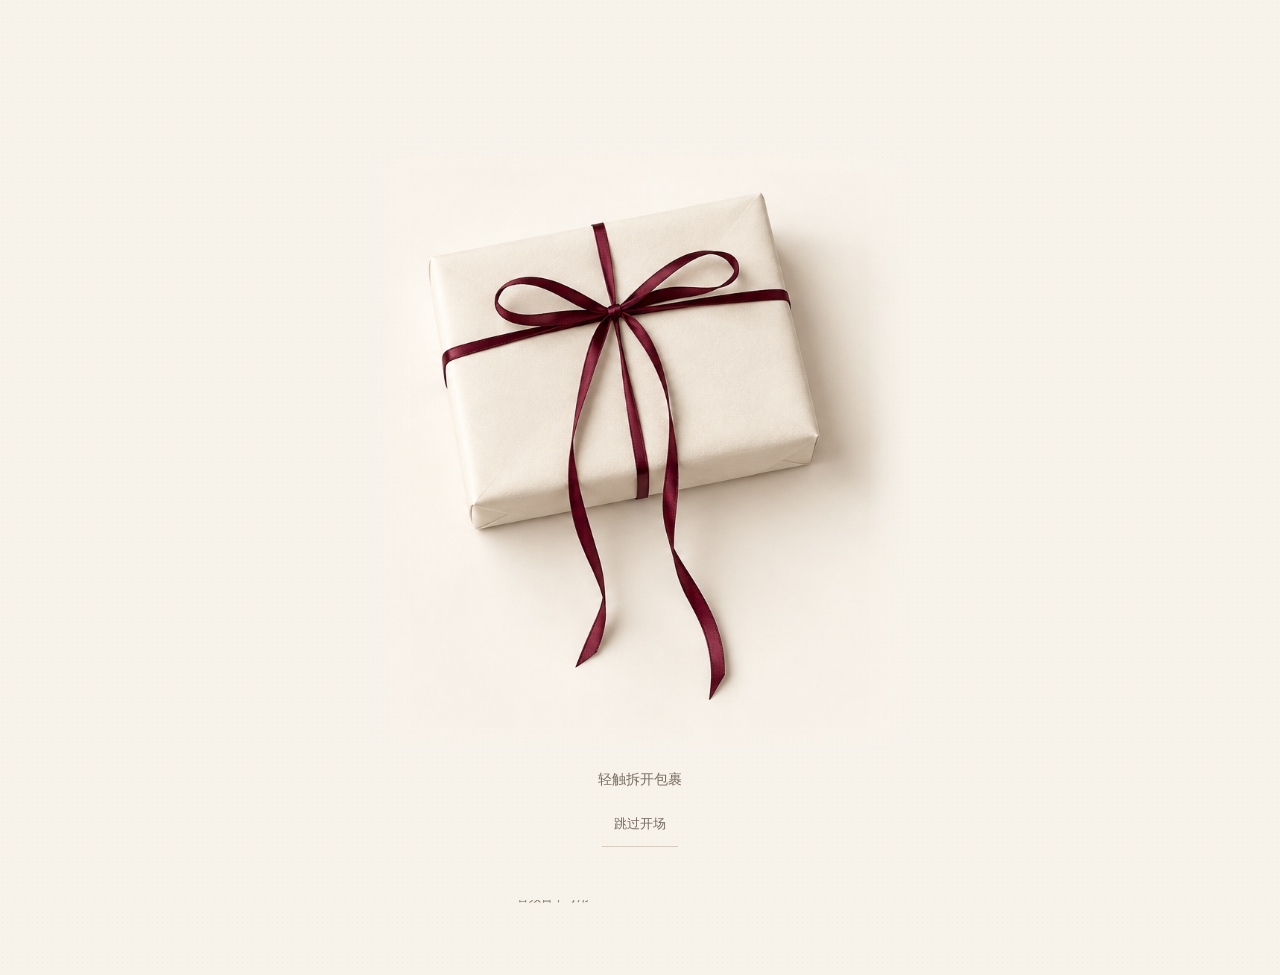
==== commit c7b30ef5: "Use approved burgundy satin parcel artwork for first-visit opening" ====
--- a/index.html
+++ b/index.html
@@ -36,150 +36,48 @@
     <div class="parcel-content">
       <header id="opening-copy" class="opening-copy"><h2 id="parcel-heading" class="parcel-heading" hidden></h2><p id="opening-body" hidden></p></header>
       <button id="parcel-open" class="parcel-open" type="button" aria-label="拆开包裹">
-        <span class="parcel-scene" aria-hidden="true">
-          <span class="parcel-inside"></span>
-          <span class="parcel-flap parcel-left"></span><span class="parcel-flap parcel-right"></span>
-          <span class="parcel-flap parcel-bottom"></span><span class="parcel-flap parcel-top"></span>
-          <span class="parcel-ribbon parcel-ribbon-v"></span><span class="parcel-ribbon parcel-ribbon-h"></span>
-          <!-- Adapted from Microsoft Fluent Emoji, MIT; see THIRD_PARTY_NOTICES.md. -->
-          <span class="parcel-bow"><svg xmlns="http://www.w3.org/2000/svg" width="32" height="32" viewBox="0 0 32 32" fill="none" class="parcel-bow-svg" aria-hidden="true" focusable="false">
-<path d="M19.8798 29.3534L16.2419 19.3893L22.1638 15.9362L26.2029 27.0301C26.4266 27.6444 25.812 28.2308 25.2088 27.9786L23.37 27.2096C22.8782 27.004 22.3115 27.2202 22.0818 27.7012L21.2611 29.4195C20.9748 30.0191 20.1077 29.9776 19.8798 29.3534Z" fill="url(#parcel_paint0_linear_18_1233)" class="ribbon-piece ribbon-tail-right" />
-<path d="M19.8798 29.3534L16.2419 19.3893L22.1638 15.9362L26.2029 27.0301C26.4266 27.6444 25.812 28.2308 25.2088 27.9786L23.37 27.2096C22.8782 27.004 22.3115 27.2202 22.0818 27.7012L21.2611 29.4195C20.9748 30.0191 20.1077 29.9776 19.8798 29.3534Z" fill="url(#parcel_paint1_linear_18_1233)" class="ribbon-piece ribbon-tail-right" />
-<path d="M19.8798 29.3534L16.2419 19.3893L22.1638 15.9362L26.2029 27.0301C26.4266 27.6444 25.812 28.2308 25.2088 27.9786L23.37 27.2096C22.8782 27.004 22.3115 27.2202 22.0818 27.7012L21.2611 29.4195C20.9748 30.0191 20.1077 29.9776 19.8798 29.3534Z" fill="url(#parcel_paint2_linear_18_1233)" class="ribbon-piece ribbon-tail-right" />
-<path d="M19.8798 29.3534L16.2419 19.3893L22.1638 15.9362L26.2029 27.0301C26.4266 27.6444 25.812 28.2308 25.2088 27.9786L23.37 27.2096C22.8782 27.004 22.3115 27.2202 22.0818 27.7012L21.2611 29.4195C20.9748 30.0191 20.1077 29.9776 19.8798 29.3534Z" fill="url(#parcel_paint3_linear_18_1233)" class="ribbon-piece ribbon-tail-right" />
-<path d="M12.2134 29.3534L15.8513 19.3893L9.92944 15.9362L5.89034 27.0301C5.66669 27.6444 6.2813 28.2308 6.88444 27.9786L8.72331 27.2096C9.21509 27.004 9.78174 27.2202 10.0115 27.7012L10.8321 29.4195C11.1185 30.0191 11.9855 29.9776 12.2134 29.3534Z" fill="url(#parcel_paint4_linear_18_1233)" class="ribbon-piece ribbon-tail-left" />
-<path d="M12.2134 29.3534L15.8513 19.3893L9.92944 15.9362L5.89034 27.0301C5.66669 27.6444 6.2813 28.2308 6.88444 27.9786L8.72331 27.2096C9.21509 27.004 9.78174 27.2202 10.0115 27.7012L10.8321 29.4195C11.1185 30.0191 11.9855 29.9776 12.2134 29.3534Z" fill="url(#parcel_paint5_radial_18_1233)" class="ribbon-piece ribbon-tail-left" />
-<path d="M12.2134 29.3534L15.8513 19.3893L9.92944 15.9362L5.89034 27.0301C5.66669 27.6444 6.2813 28.2308 6.88444 27.9786L8.72331 27.2096C9.21509 27.004 9.78174 27.2202 10.0115 27.7012L10.8321 29.4195C11.1185 30.0191 11.9855 29.9776 12.2134 29.3534Z" fill="url(#parcel_paint6_linear_18_1233)" class="ribbon-piece ribbon-tail-left" />
-<path d="M12.2134 29.3534L15.8513 19.3893L9.92944 15.9362L5.89034 27.0301C5.66669 27.6444 6.2813 28.2308 6.88444 27.9786L8.72331 27.2096C9.21509 27.004 9.78174 27.2202 10.0115 27.7012L10.8321 29.4195C11.1185 30.0191 11.9855 29.9776 12.2134 29.3534Z" fill="url(#parcel_paint7_linear_18_1233)" class="ribbon-piece ribbon-tail-left" />
-<path d="M13.4225 9.72355L14.2522 9.32911L8.93186 6.71659C7.74787 6.10319 5.89806 5.53958 4.12769 6.42478C3.7712 6.60304 3.47052 6.81597 3.22137 7.05322C2.69428 7.51629 2.00479 8.42497 2.00479 10.0205V16.785C1.96316 17.3262 2.18387 18.7167 3.02299 19.494C4.13651 20.7049 6.2073 21.2242 8.49328 20.2211C9.69818 19.6925 11.2328 18.9166 12.235 18.4099C12.6387 18.2059 12.9562 18.0453 13.1307 17.9623L14.2522 17.4292L13.4225 17.0218V9.72355Z" fill="url(#parcel_paint8_linear_18_1233)" class="ribbon-piece ribbon-loop-left" />
-<path d="M13.4225 9.72355L14.2522 9.32911L8.93186 6.71659C7.74787 6.10319 5.89806 5.53958 4.12769 6.42478C3.7712 6.60304 3.47052 6.81597 3.22137 7.05322C2.69428 7.51629 2.00479 8.42497 2.00479 10.0205V16.785C1.96316 17.3262 2.18387 18.7167 3.02299 19.494C4.13651 20.7049 6.2073 21.2242 8.49328 20.2211C9.69818 19.6925 11.2328 18.9166 12.235 18.4099C12.6387 18.2059 12.9562 18.0453 13.1307 17.9623L14.2522 17.4292L13.4225 17.0218V9.72355Z" fill="url(#parcel_paint9_radial_18_1233)" class="ribbon-piece ribbon-loop-left" />
-<path d="M18.5172 9.72355L17.6875 9.32911L23.0078 6.71659C24.1918 6.10319 26.0416 5.53958 27.8119 6.42478C28.1684 6.60304 28.4691 6.81597 28.7183 7.05322C29.2454 7.51629 29.9348 8.42497 29.9348 10.0205V16.785C29.9765 17.3262 29.7558 18.7167 28.9166 19.494C27.8031 20.7049 25.7323 21.2242 23.4464 20.2211C22.2415 19.6925 20.7068 18.9166 19.7046 18.4099C19.301 18.2059 18.9834 18.0453 18.8089 17.9623L17.6875 17.4292L18.5172 17.0218V9.72355Z" fill="url(#parcel_paint10_linear_18_1233)" class="ribbon-piece ribbon-loop-right" />
-<path d="M8.66157 15.3524L12.8732 17.4205C12.2161 17.7328 9.94124 18.9306 8.25228 19.6717C6.14108 20.598 4.34223 20.0702 3.43743 19.0577C2.53263 18.0452 2.5262 15.9965 4.39611 15.0615C5.91271 14.3032 7.54134 14.7707 8.66157 15.3524Z" fill="#C4C4C4" fill-opacity="0.55" class="ribbon-piece ribbon-loop-left" />
-<path d="M23.2782 15.3524L19.0666 17.4205C19.7236 17.7328 21.9985 18.9306 23.6875 19.6717C25.7987 20.598 27.5975 20.0702 28.5023 19.0577C29.4071 18.0452 29.4136 15.9965 27.5437 15.0615C26.027 14.3032 24.3984 14.7707 23.2782 15.3524Z" fill="#af786e" class="ribbon-piece ribbon-loop-right" />
-<path d="M23.2782 15.3524L19.0666 17.4205C19.7236 17.7328 21.9985 18.9306 23.6875 19.6717C25.7987 20.598 27.5975 20.0702 28.5023 19.0577C29.4071 18.0452 29.4136 15.9965 27.5437 15.0615C26.027 14.3032 24.3984 14.7707 23.2782 15.3524Z" fill="url(#parcel_paint11_radial_18_1233)" class="ribbon-piece ribbon-loop-right" />
-<path d="M8.66157 15.3524L12.8732 17.4205C12.2161 17.7328 9.94124 18.9306 8.25228 19.6717C6.14108 20.598 4.34223 20.0702 3.43743 19.0577C2.53263 18.0452 2.5262 15.9965 4.39611 15.0615C5.91271 14.3032 7.54134 14.7707 8.66157 15.3524Z" fill="#b17b71" class="ribbon-piece ribbon-loop-left" />
-<path d="M8.66157 15.3524L12.8732 17.4205C12.2161 17.7328 9.94124 18.9306 8.25228 19.6717C6.14108 20.598 4.34223 20.0702 3.43743 19.0577C2.53263 18.0452 2.5262 15.9965 4.39611 15.0615C5.91271 14.3032 7.54134 14.7707 8.66157 15.3524Z" fill="url(#parcel_paint12_radial_18_1233)" class="ribbon-piece ribbon-loop-left" />
-<g filter="url(#parcel_filter0_i_18_1233)" class="ribbon-piece ribbon-loop-right">
-<path d="M18.9378 17.6914L18.377 17.4248L18.9343 17.1512L23.143 15.0845C24.295 14.4871 26.0342 13.9714 27.6778 14.7932C29.7436 15.8261 29.7481 18.1139 28.726 19.2576C27.721 20.3823 25.7769 20.9161 23.5669 19.9464C22.3697 19.4211 20.8624 18.659 19.8606 18.1524C19.4486 17.9441 19.122 17.779 18.9378 17.6914Z" stroke="url(#parcel_paint13_linear_18_1233)" stroke-width="0.6" />
-</g>
-<g filter="url(#parcel_filter1_i_18_1233)" class="ribbon-piece ribbon-loop-left">
-<path d="M13.002 17.6914L13.5627 17.4248L13.0054 17.1512L8.79679 15.0845C7.64478 14.4871 5.90551 13.9714 4.26194 14.7932C2.19616 15.8261 2.19171 18.1139 3.21374 19.2576C4.21877 20.3823 6.16283 20.9161 8.37282 19.9464C9.57009 19.4211 11.0774 18.659 12.0792 18.1524C12.4912 17.9441 12.8177 17.779 13.002 17.6914Z" stroke="url(#parcel_paint14_linear_18_1233)" stroke-width="0.6" />
-</g>
-<path d="M18.9378 17.6914L18.377 17.4248L18.9343 17.1512L23.143 15.0845C24.295 14.4871 26.0342 13.9714 27.6778 14.7932C29.7436 15.8261 29.7481 18.1139 28.726 19.2576C27.721 20.3823 25.7769 20.9161 23.5669 19.9464C22.3697 19.4211 20.8624 18.659 19.8606 18.1524C19.4486 17.9441 19.122 17.779 18.9378 17.6914Z" stroke="url(#parcel_paint15_radial_18_1233)" stroke-width="0.6" class="ribbon-piece ribbon-loop-right" />
-<rect x="12.6039" y="7.11223" width="6.91525" height="12.9903" rx="1.85" fill="url(#parcel_paint16_linear_18_1233)" class="ribbon-piece ribbon-knot" />
-<rect x="12.6039" y="7.11223" width="6.91525" height="12.9903" rx="1.85" fill="url(#parcel_paint17_linear_18_1233)" class="ribbon-piece ribbon-knot" />
-<rect x="12.6039" y="7.11223" width="6.91525" height="12.9903" rx="1.85" fill="url(#parcel_paint18_radial_18_1233)" class="ribbon-piece ribbon-knot" />
-<rect x="12.6039" y="7.11223" width="6.91525" height="12.9903" rx="1.85" fill="url(#parcel_paint19_linear_18_1233)" class="ribbon-piece ribbon-knot" />
-<rect x="12.6039" y="7.11223" width="6.91525" height="12.9903" rx="1.85" fill="url(#parcel_paint20_linear_18_1233)" class="ribbon-piece ribbon-knot" />
-<defs>
-<filter id="parcel_filter0_i_18_1233" x="17.6875" y="14.0665" width="12.006" height="6.78495" filterUnits="userSpaceOnUse" color-interpolation-filters="sRGB">
-<feFlood flood-opacity="0" result="BackgroundImageFix" />
-<feBlend mode="normal" in="SourceGraphic" in2="BackgroundImageFix" result="shape" />
-<feColorMatrix in="SourceAlpha" type="matrix" values="0 0 0 0 0 0 0 0 0 0 0 0 0 0 0 0 0 0 127 0" result="hardAlpha" />
-<feOffset dy="0.1" />
-<feGaussianBlur stdDeviation="0.1" />
-<feComposite in2="hardAlpha" operator="arithmetic" k2="-1" k3="1" />
-<feColorMatrix type="matrix" values="0 0 0 0 0.811765 0 0 0 0 0.254902 0 0 0 0 0.388235 0 0 0 1 0" />
-<feBlend mode="normal" in2="shape" result="effect1_innerShadow_18_1233" />
-</filter>
-<filter id="parcel_filter1_i_18_1233" x="2.24622" y="14.0665" width="12.006" height="6.78495" filterUnits="userSpaceOnUse" color-interpolation-filters="sRGB">
-<feFlood flood-opacity="0" result="BackgroundImageFix" />
-<feBlend mode="normal" in="SourceGraphic" in2="BackgroundImageFix" result="shape" />
-<feColorMatrix in="SourceAlpha" type="matrix" values="0 0 0 0 0 0 0 0 0 0 0 0 0 0 0 0 0 0 127 0" result="hardAlpha" />
-<feOffset dy="0.1" />
-<feGaussianBlur stdDeviation="0.1" />
-<feComposite in2="hardAlpha" operator="arithmetic" k2="-1" k3="1" />
-<feColorMatrix type="matrix" values="0 0 0 0 0.843137 0 0 0 0 0.25098 0 0 0 0 0.341176 0 0 0 1 0" />
-<feBlend mode="normal" in2="shape" result="effect1_innerShadow_18_1233" />
-</filter>
-<linearGradient id="parcel_paint0_linear_18_1233" x1="18.3044" y1="19.7018" x2="21.6794" y2="28.0143" gradientUnits="userSpaceOnUse">
-<stop stop-color="#b58178" />
-<stop offset="1" stop-color="#b98980" />
-</linearGradient>
-<linearGradient id="parcel_paint1_linear_18_1233" x1="22.2888" y1="18.2643" x2="20.3513" y2="21.5768" gradientUnits="userSpaceOnUse">
-<stop offset="0.283466" stop-color="#965d53" />
-<stop offset="1" stop-color="#965d53" stop-opacity="0" />
-</linearGradient>
-<linearGradient id="parcel_paint2_linear_18_1233" x1="17.3779" y1="22.6232" x2="17.8053" y2="22.478" gradientUnits="userSpaceOnUse">
-<stop stop-color="#a16459" />
-<stop offset="1" stop-color="#a16459" stop-opacity="0" />
-</linearGradient>
-<linearGradient id="parcel_paint3_linear_18_1233" x1="24.9928" y1="23.4608" x2="24.6168" y2="23.5975" gradientUnits="userSpaceOnUse">
-<stop stop-color="#cdaba4" />
-<stop offset="1" stop-color="#cdaba4" stop-opacity="0" />
-</linearGradient>
-<linearGradient id="parcel_paint4_linear_18_1233" x1="13.7888" y1="19.7018" x2="10.4138" y2="28.0143" gradientUnits="userSpaceOnUse">
-<stop stop-color="#b58178" />
-<stop offset="1" stop-color="#b98980" />
-</linearGradient>
-<radialGradient id="parcel_paint5_radial_18_1233" cx="0" cy="0" r="1" gradientUnits="userSpaceOnUse" gradientTransform="translate(14.6638 17.5143) rotate(129.152) scale(6.04469 6.91506)">
-<stop offset="0.289654" stop-color="#965d53" />
-<stop offset="1" stop-color="#965d53" stop-opacity="0" />
-</radialGradient>
-<linearGradient id="parcel_paint6_linear_18_1233" x1="7.63653" y1="21.9698" x2="8.16594" y2="22.1649" gradientUnits="userSpaceOnUse">
-<stop stop-color="#b27e74" />
-<stop offset="1" stop-color="#b27e74" stop-opacity="0" />
-</linearGradient>
-<linearGradient id="parcel_paint7_linear_18_1233" x1="14.2441" y1="24.1835" x2="13.8645" y2="24.034" gradientUnits="userSpaceOnUse">
-<stop offset="0.175676" stop-color="#c49c94" />
-<stop offset="1" stop-color="#c49c94" stop-opacity="0" />
-</linearGradient>
-<linearGradient id="parcel_paint8_linear_18_1233" x1="12.9138" y1="13.8893" x2="2" y2="13.8893" gradientUnits="userSpaceOnUse">
-<stop stop-color="#bb8c83" />
-<stop offset="0.496726" stop-color="#bd8f86" />
-<stop offset="1" stop-color="#b17c72" />
-</linearGradient>
-<radialGradient id="parcel_paint9_radial_18_1233" cx="0" cy="0" r="1" gradientUnits="userSpaceOnUse" gradientTransform="translate(10.4763 17.5143) rotate(-90) scale(9.9375 3.23171)">
-<stop stop-color="#c49b93" />
-<stop offset="1" stop-color="#c49b93" stop-opacity="0" />
-</radialGradient>
-<linearGradient id="parcel_paint10_linear_18_1233" x1="20.4762" y1="14.0143" x2="29.9396" y2="14.0143" gradientUnits="userSpaceOnUse">
-<stop offset="0.0924616" stop-color="#ad7469" />
-<stop offset="1" stop-color="#cfafa9" />
-</linearGradient>
-<radialGradient id="parcel_paint11_radial_18_1233" cx="0" cy="0" r="1" gradientUnits="userSpaceOnUse" gradientTransform="translate(27.6251 12.0769) rotate(79.0889) scale(8.66897 11.8263)">
-<stop offset="0.656541" stop-color="#a5685c" />
-<stop offset="1" stop-color="#a5685c" stop-opacity="0" />
-</radialGradient>
-<radialGradient id="parcel_paint12_radial_18_1233" cx="0" cy="0" r="1" gradientUnits="userSpaceOnUse" gradientTransform="translate(4.31468 12.0769) rotate(100.911) scale(8.66897 11.8263)">
-<stop offset="0.656541" stop-color="#a86b60" />
-<stop offset="1" stop-color="#a5685c" stop-opacity="0" />
-</radialGradient>
-<linearGradient id="parcel_paint13_linear_18_1233" x1="19.0666" y1="17.7518" x2="29.813" y2="17.7518" gradientUnits="userSpaceOnUse">
-<stop stop-color="#af796e" />
-<stop offset="1" stop-color="#bb8b83" />
-</linearGradient>
-<linearGradient id="parcel_paint14_linear_18_1233" x1="12.8732" y1="17.7518" x2="2.12679" y2="17.7518" gradientUnits="userSpaceOnUse">
-<stop stop-color="#b27d73" />
-<stop offset="1" stop-color="#b37f76" />
-</linearGradient>
-<radialGradient id="parcel_paint15_radial_18_1233" cx="0" cy="0" r="1" gradientUnits="userSpaceOnUse" gradientTransform="translate(24.6013 19.1706) rotate(-50.6901) scale(5.82071 6.60842)">
-<stop offset="0.827753" stop-color="#d0b0aa" stop-opacity="0" />
-<stop offset="1" stop-color="#d0b0aa" />
-</radialGradient>
-<linearGradient id="parcel_paint16_linear_18_1233" x1="16.0615" y1="7.11223" x2="16.0615" y2="20.1026" gradientUnits="userSpaceOnUse">
-<stop stop-color="#bc8d84" />
-<stop offset="1" stop-color="#bd9087" />
-</linearGradient>
-<linearGradient id="parcel_paint17_linear_18_1233" x1="11.7326" y1="12.703" x2="14.3883" y2="12.8893" gradientUnits="userSpaceOnUse">
-<stop stop-color="#af786e" />
-<stop offset="1" stop-color="#af786e" stop-opacity="0" />
-</linearGradient>
-<radialGradient id="parcel_paint18_radial_18_1233" cx="0" cy="0" r="1" gradientUnits="userSpaceOnUse" gradientTransform="translate(20.1192 17.5486) rotate(180) scale(4.61266 0.652294)">
-<stop stop-color="#d5b9b3" />
-<stop offset="1" stop-color="#d5b9b3" stop-opacity="0" />
-</radialGradient>
-<linearGradient id="parcel_paint19_linear_18_1233" x1="19.6766" y1="12.7496" x2="18.6748" y2="12.7496" gradientUnits="userSpaceOnUse">
-<stop stop-color="#b07a70" />
-<stop offset="1" stop-color="#b07a70" stop-opacity="0" />
-</linearGradient>
-<linearGradient id="parcel_paint20_linear_18_1233" x1="16.718" y1="20.5771" x2="16.718" y2="18.6668" gradientUnits="userSpaceOnUse">
-<stop stop-color="#bc8e86" />
-<stop offset="1" stop-color="#bc8e86" stop-opacity="0" />
-</linearGradient>
-</defs>
-</svg></span>
-        </span>
+        <span class="parcel-scene"><svg class="parcel-art" viewBox="420 180 730 820" aria-hidden="true" focusable="false">
+          <defs>
+            <image id="parcel-photo" width="1536" height="1024" />
+            <image id="parcel-paper-photo" width="1536" height="1024" />
+            <!-- Isolate the burgundy ribbon for motion; the approved photo is untouched. -->
+            <filter id="ribbon-color-mask" color-interpolation-filters="sRGB" x="-15%" y="-15%" width="130%" height="130%">
+              <feColorMatrix type="matrix" values="1 0 0 0 0  0 1 0 0 0  0 0 1 0 0  9 -9 0 0 -.65" />
+              <feComponentTransfer><feFuncA type="discrete" tableValues="0 1" /></feComponentTransfer>
+            </filter>
+            <g id="parcel-ribbon-photo" filter="url(#ribbon-color-mask)"><use href="#parcel-photo" /></g>
+            <clipPath id="clip-ribbon-top"><path d="M700 270H780L767 396 735 407Z" /></clipPath>
+            <clipPath id="clip-ribbon-left"><path d="M480 427 735 394 752 421 500 530Z" /></clipPath>
+            <clipPath id="clip-ribbon-right"><path d="M765 393 1010 357 1030 423 763 434Z" /></clipPath>
+            <clipPath id="clip-bow-left"><path d="M560 333H720L740 398 725 421 550 425Z" /></clipPath>
+            <clipPath id="clip-bow-right"><path d="M756 383 811 309H943V392L772 415Z" /></clipPath>
+            <clipPath id="clip-tail-left"><path d="M732 425 751 430 782 670 752 925H643V504Z" /></clipPath>
+            <clipPath id="clip-tail-right"><path d="M761 425 824 461 927 961H795L759 704 750 433Z" /></clipPath>
+            <clipPath id="clip-knot"><path d="M733 394 767 393 774 431 741 440Z" /></clipPath>
+            <clipPath id="clip-paper-top"><path d="M494 332 950 242 766 472Z" /></clipPath>
+            <clipPath id="clip-paper-left"><path d="M494 332 766 472 564 713Z" /></clipPath>
+            <clipPath id="clip-paper-right"><path d="M950 242 1035 578 1010 655 766 472Z" /></clipPath>
+            <clipPath id="clip-paper-bottom"><path d="M564 713 766 472 1010 655Z" /></clipPath>
+          </defs>
+          <g class="parcel-paper-base"><use href="#parcel-paper-photo" /></g>
+          <g class="paper-pieces">
+            <g class="paper-piece paper-piece-top"><g clip-path="url(#clip-paper-top)"><use href="#parcel-paper-photo" /></g></g>
+            <g class="paper-piece paper-piece-left"><g clip-path="url(#clip-paper-left)"><use href="#parcel-paper-photo" /></g></g>
+            <g class="paper-piece paper-piece-right"><g clip-path="url(#clip-paper-right)"><use href="#parcel-paper-photo" /></g></g>
+            <g class="paper-piece paper-piece-bottom"><g clip-path="url(#clip-paper-bottom)"><use href="#parcel-paper-photo" /></g></g>
+          </g>
+          <g class="ribbon-pieces">
+            <g class="ribbon-piece ribbon-top"><g clip-path="url(#clip-ribbon-top)"><use href="#parcel-ribbon-photo" /></g></g>
+            <g class="ribbon-piece ribbon-left"><g clip-path="url(#clip-ribbon-left)"><use href="#parcel-ribbon-photo" /></g></g>
+            <g class="ribbon-piece ribbon-right"><g clip-path="url(#clip-ribbon-right)"><use href="#parcel-ribbon-photo" /></g></g>
+            <g class="ribbon-piece ribbon-loop-left"><g clip-path="url(#clip-bow-left)"><use href="#parcel-ribbon-photo" /></g></g>
+            <g class="ribbon-piece ribbon-loop-right"><g clip-path="url(#clip-bow-right)"><use href="#parcel-ribbon-photo" /></g></g>
+            <g class="ribbon-piece ribbon-tail-left"><g clip-path="url(#clip-tail-left)"><use href="#parcel-ribbon-photo" /></g></g>
+            <g class="ribbon-piece ribbon-tail-right"><g clip-path="url(#clip-tail-right)"><use href="#parcel-ribbon-photo" /></g></g>
+            <g class="ribbon-piece ribbon-knot"><g clip-path="url(#clip-knot)"><use href="#parcel-ribbon-photo" /></g></g>
+          </g>
+          <g class="parcel-approved-cover"><use href="#parcel-photo" /></g>
+        </svg></span>
       </button>
       <p id="parcel-hint" class="parcel-hint" data-label="openParcel">轻触拆开包裹</p>
       <button id="parcel-skip" class="text-button parcel-skip" type="button" data-label="skipOpening">跳过开场</button>
--- a/styles.css
+++ b/styles.css
@@ -273,53 +273,49 @@
 .parcel-dialog[open] { display: grid; }
 .parcel-content { width: min(100%, 38rem); margin: auto; text-align: center; }
 .parcel-heading { font: 500 clamp(2rem, 6vw, 3.5rem)/1.2 var(--serif); overflow-wrap: anywhere; }
-.parcel-open { display: block; width: min(100%, 29rem); margin: clamp(2rem, 7vh, 4rem) auto 2rem; padding: 2rem 1rem; border: 0; background: transparent; isolation: isolate; }
+.parcel-open { display: block; width: min(100%, 34rem, max(9rem, calc(89svh - 12rem))); margin: .5rem auto 1rem; padding: 0; border: 0; background: transparent; isolation: isolate; }
 .parcel-open:active:not(:disabled) { transform: none; }
-.parcel-scene { display: block; position: relative; width: 100%; aspect-ratio: 1.4; perspective: 1100px; transform: rotate(-3deg); }
-.parcel-inside { position: absolute; inset: 0; display: grid; place-items: center; padding: 1rem; border: 1px solid var(--line); background: #fffcf5; box-shadow: 0 12px 35px #7156381a; }
-.parcel-flap { position: absolute; background-color: #e7d6c5; background-image: radial-gradient(#ab8c6810 .6px, transparent .6px); background-size: 3px 3px; border: 1px solid #cbb7a233; backface-visibility: hidden; transition: transform 650ms var(--ease-out) 220ms, opacity 500ms var(--ease-out) 400ms; }
-.parcel-left, .parcel-right { top: 0; bottom: 0; width: 51%; }
-.parcel-left { left: 0; transform-origin: left center; background-color: #e3d0bc; border-radius: 5px 0 0 5px; }
-.parcel-right { right: 0; transform-origin: right center; border-radius: 0 5px 5px 0; }
-.parcel-top, .parcel-bottom { inset: 0; }
-.parcel-top { clip-path: polygon(0 0, 100% 0, 50% 55%); transform-origin: center top; background-color: #eee0ce; }
-.parcel-bottom { clip-path: polygon(0 100%, 50% 44%, 100% 100%); transform-origin: center bottom; background-color: #e9d8c5; }
-.parcel-ribbon { position: absolute; background: linear-gradient(90deg, #bb8176, #d3a398 45%, #bd8379); box-shadow: inset 0 0 0 1px #a9706540; transition: transform 420ms var(--ease-out), opacity 250ms var(--ease-out) 80ms; }
-.parcel-ribbon-v { top: 0; bottom: 0; left: calc(50% - .7rem); width: 1.4rem; }
-.parcel-ribbon-h { left: 0; right: 0; top: calc(50% - .7rem); height: 1.4rem; }
-.parcel-bow { position: absolute; left: 50%; top: 50%; width: 38%; max-width: 10rem; aspect-ratio: 1; transform: translate(-50%, -42%); }
-.parcel-bow-svg { display: block; width: 100%; height: 100%; overflow: visible; fill: none; stroke: none; stroke-width: 0; }
-.ribbon-piece { transform-box: view-box; transform-origin: 16px 14px; transition: transform 400ms var(--ease-out), opacity 260ms var(--ease-out) 80ms; }
+.parcel-scene { display: block; width: 100%; aspect-ratio: 730 / 820; }
+.parcel-art { display: block; width: 100%; height: 100%; fill: none; stroke: none; stroke-width: 0; overflow: hidden; opacity: 0;
+  -webkit-mask-image: linear-gradient(to right, transparent, #000 8%, #000 92%, transparent), linear-gradient(to bottom, transparent, #000 5%, #000 96%, transparent);
+  -webkit-mask-composite: source-in;
+  mask-image: linear-gradient(to right, transparent, #000 8%, #000 92%, transparent), linear-gradient(to bottom, transparent, #000 5%, #000 96%, transparent); mask-composite: intersect;
+}
+.parcel-dialog.art-ready .parcel-art { opacity: 1; }
 .parcel-hint { color: var(--muted); font-size: .875rem; }
-.parcel-skip { margin-top: 1rem; color: var(--muted); }
+.parcel-skip { margin-top: .75rem; color: var(--muted); }
 .parcel-dialog.is-unwrapping { opacity: 0; transition: opacity 250ms var(--ease-out) 1150ms; }
-.is-unwrapping .ribbon-knot { transform: translateY(2px); opacity: 0; transition-delay: 0ms; }
-.is-unwrapping .ribbon-loop-left { transform: translate(-8px, -2px) rotate(-12deg); opacity: 0; }
-.is-unwrapping .ribbon-loop-right { transform: translate(8px, -2px) rotate(12deg); opacity: 0; }
-.is-unwrapping .ribbon-tail-left { transform: translate(-6px, 5px) rotate(15deg); opacity: 0; }
-.is-unwrapping .ribbon-tail-right { transform: translate(6px, 5px) rotate(-15deg); opacity: 0; }
-.is-unwrapping .parcel-ribbon-v { transform: translateY(-35%); opacity: 0; }
-.is-unwrapping .parcel-ribbon-h { transform: translateX(35%); opacity: 0; }
-.is-unwrapping .parcel-top { transform: rotateX(110deg); opacity: 0; }
-.is-unwrapping .parcel-bottom { transform: rotateX(-110deg); opacity: 0; }
-.is-unwrapping .parcel-left { transform: rotateY(-110deg); opacity: 0; transition-delay: 340ms, 500ms; }
-.is-unwrapping .parcel-right { transform: rotateY(110deg); opacity: 0; transition-delay: 340ms, 500ms; }
-@media (max-height: 500px) {
-  .parcel-open { width: min(60%, 16rem); margin-block: .75rem; padding-block: .5rem; }
-  .parcel-heading { font-size: 1.75rem; }
-  .parcel-skip { margin-top: .25rem; }
-}
+.parcel-approved-cover { transition: opacity 100ms linear; }
+.is-unwrapping .parcel-approved-cover { opacity: 0; }
+.ribbon-piece { transform-box: view-box; transform-origin: 749px 410px; transition: transform 500ms var(--ease-out), opacity 380ms var(--ease-out); }
+.is-unwrapping .ribbon-knot { transform: translateY(12px); opacity: 0; transition-duration: 140ms; }
+.is-unwrapping .ribbon-top { transform: translateY(-80px); opacity: 0; }
+.is-unwrapping .ribbon-left { transform: translateX(-100px); opacity: 0; }
+.is-unwrapping .ribbon-right { transform: translateX(100px); opacity: 0; }
+.is-unwrapping .ribbon-loop-left { transform: translate(-80px, 10px) rotate(-12deg); opacity: 0; }
+.is-unwrapping .ribbon-loop-right { transform: translate(85px, 10px) rotate(12deg); opacity: 0; }
+.is-unwrapping .ribbon-tail-left { transform: translate(-35px, 100px) rotate(6deg); opacity: 0; }
+.is-unwrapping .ribbon-tail-right { transform: translate(45px, 105px) rotate(-6deg); opacity: 0; }
+.paper-piece { transform-box: view-box; transform-origin: 766px 472px; transition: transform 700ms var(--ease-out) 400ms, opacity 550ms var(--ease-out) 500ms; }
+.parcel-paper-base { transition: opacity 80ms linear 400ms; }
+.is-unwrapping .parcel-paper-base { opacity: 0; }
+.is-unwrapping .paper-piece-top { transform: translate(-35px, -140px) rotate(-9deg); opacity: 0; }
+.is-unwrapping .paper-piece-left { transform: translate(-165px, 20px) rotate(-16deg); opacity: 0; }
+.is-unwrapping .paper-piece-right { transform: translate(165px, -20px) rotate(16deg); opacity: 0; }
+.is-unwrapping .paper-piece-bottom { transform: translate(35px, 160px) rotate(9deg); opacity: 0; }
+/* If the secondary plate is unavailable, the approved visual still reveals home. */
+.is-simple-opening .paper-pieces, .is-simple-opening .ribbon-pieces, .is-simple-opening .parcel-paper-base { display: none; }
+.is-simple-opening.is-unwrapping .parcel-approved-cover { transition: opacity 300ms var(--ease-out); }
+@media (max-height: 500px) { .parcel-heading { font-size: 1.75rem; } .parcel-skip { margin-top: .25rem; } }
 @media (prefers-reduced-motion: reduce) {
   .parcel-dialog.is-unwrapping { opacity: 1; }
-  .is-unwrapping .parcel-flap, .is-unwrapping .parcel-ribbon, .is-unwrapping .ribbon-piece { transform: none; }
+  .is-unwrapping .paper-piece, .is-unwrapping .ribbon-piece { transform: none; }
 }
 .parcel-dialog.is-unwrapping::backdrop { opacity: 0; transition: opacity 250ms var(--ease-out) 1150ms; }
-/* Programmatic entry focus stays quiet on touch; Tab restores the normal ring. */
 html:not([data-input="keyboard"]) .parcel-open:focus-visible { outline: none; }
 
 /* Empty copy regions are intentional space; text will be supplied by the owner. */
 .hero.reserved-copy { min-height: clamp(5rem, 12vw, 8rem); padding: 0; }
 .opening-copy.reserved-copy { min-height: clamp(3rem, 9vw, 5rem); }
 .opening-copy p { margin-top: 1rem; color: var(--muted); white-space: pre-line; overflow-wrap: anywhere; }
-.parcel-inside { border-radius: 5px; box-shadow: 2px 5px 0 #cfb9a338, 0 12px 35px #71563815; }
 @media (max-height: 500px) { .opening-copy.reserved-copy { min-height: 1rem; } }
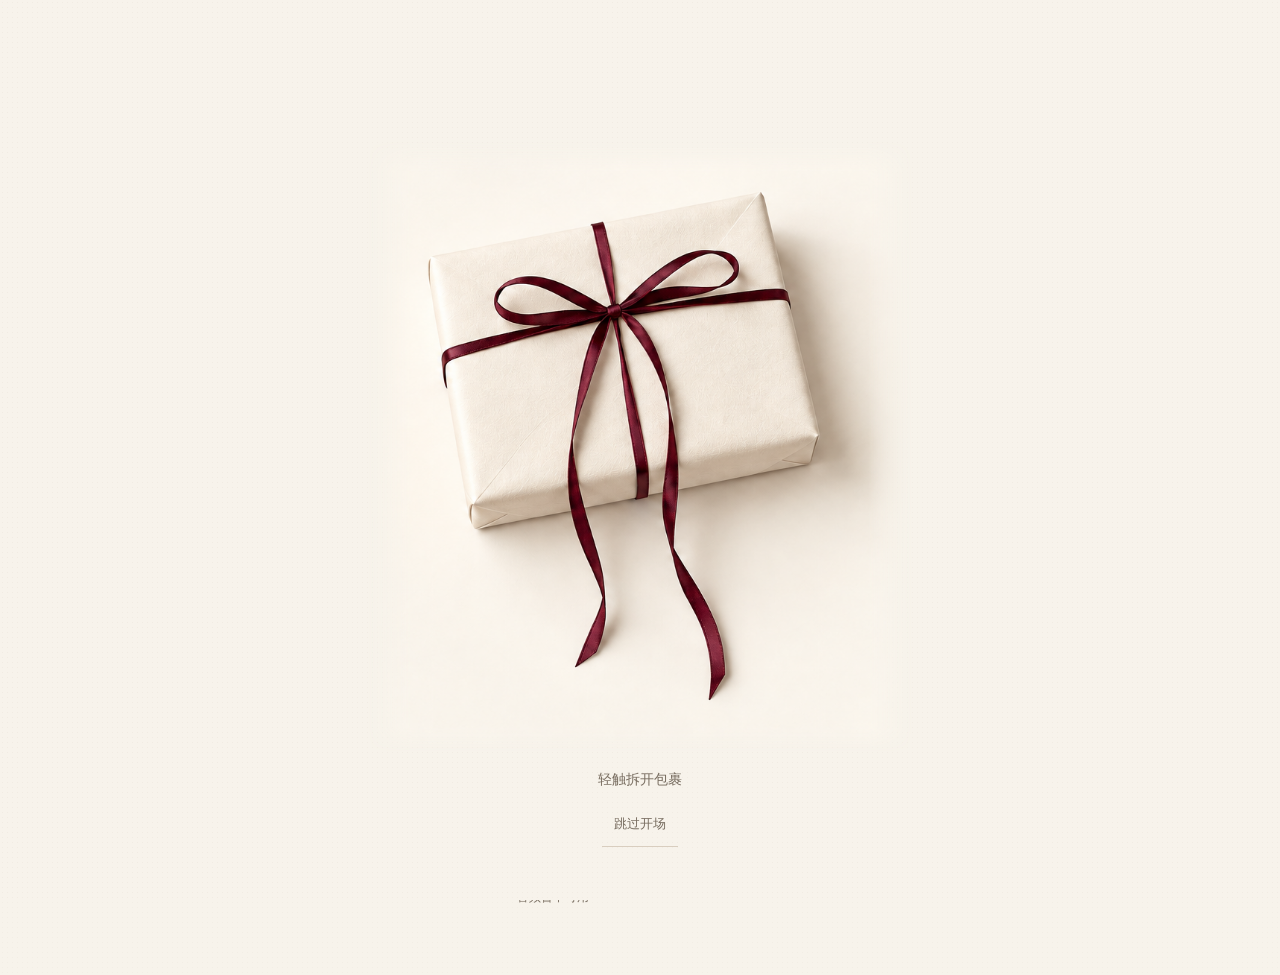
==== commit 2853f994: "Improve parcel detail and replace fragmentation with intact fade" ====
--- a/index.html
+++ b/index.html
@@ -54,18 +54,8 @@
             <clipPath id="clip-tail-left"><path d="M732 425 751 430 782 670 752 925H643V504Z" /></clipPath>
             <clipPath id="clip-tail-right"><path d="M761 425 824 461 927 961H795L759 704 750 433Z" /></clipPath>
             <clipPath id="clip-knot"><path d="M733 394 767 393 774 431 741 440Z" /></clipPath>
-            <clipPath id="clip-paper-top"><path d="M494 332 950 242 766 472Z" /></clipPath>
-            <clipPath id="clip-paper-left"><path d="M494 332 766 472 564 713Z" /></clipPath>
-            <clipPath id="clip-paper-right"><path d="M950 242 1035 578 1010 655 766 472Z" /></clipPath>
-            <clipPath id="clip-paper-bottom"><path d="M564 713 766 472 1010 655Z" /></clipPath>
           </defs>
           <g class="parcel-paper-base"><use href="#parcel-paper-photo" /></g>
-          <g class="paper-pieces">
-            <g class="paper-piece paper-piece-top"><g clip-path="url(#clip-paper-top)"><use href="#parcel-paper-photo" /></g></g>
-            <g class="paper-piece paper-piece-left"><g clip-path="url(#clip-paper-left)"><use href="#parcel-paper-photo" /></g></g>
-            <g class="paper-piece paper-piece-right"><g clip-path="url(#clip-paper-right)"><use href="#parcel-paper-photo" /></g></g>
-            <g class="paper-piece paper-piece-bottom"><g clip-path="url(#clip-paper-bottom)"><use href="#parcel-paper-photo" /></g></g>
-          </g>
           <g class="ribbon-pieces">
             <g class="ribbon-piece ribbon-top"><g clip-path="url(#clip-ribbon-top)"><use href="#parcel-ribbon-photo" /></g></g>
             <g class="ribbon-piece ribbon-left"><g clip-path="url(#clip-ribbon-left)"><use href="#parcel-ribbon-photo" /></g></g>
--- a/styles.css
+++ b/styles.css
@@ -284,7 +284,7 @@
 .parcel-dialog.art-ready .parcel-art { opacity: 1; }
 .parcel-hint { color: var(--muted); font-size: .875rem; }
 .parcel-skip { margin-top: .75rem; color: var(--muted); }
-.parcel-dialog.is-unwrapping { opacity: 0; transition: opacity 250ms var(--ease-out) 1150ms; }
+.parcel-dialog.is-unwrapping { opacity: 0; transition: opacity 450ms var(--ease-out) 650ms; }
 .parcel-approved-cover { transition: opacity 100ms linear; }
 .is-unwrapping .parcel-approved-cover { opacity: 0; }
 .ribbon-piece { transform-box: view-box; transform-origin: 749px 410px; transition: transform 500ms var(--ease-out), opacity 380ms var(--ease-out); }
@@ -296,22 +296,15 @@
 .is-unwrapping .ribbon-loop-right { transform: translate(85px, 10px) rotate(12deg); opacity: 0; }
 .is-unwrapping .ribbon-tail-left { transform: translate(-35px, 100px) rotate(6deg); opacity: 0; }
 .is-unwrapping .ribbon-tail-right { transform: translate(45px, 105px) rotate(-6deg); opacity: 0; }
-.paper-piece { transform-box: view-box; transform-origin: 766px 472px; transition: transform 700ms var(--ease-out) 400ms, opacity 550ms var(--ease-out) 500ms; }
-.parcel-paper-base { transition: opacity 80ms linear 400ms; }
-.is-unwrapping .parcel-paper-base { opacity: 0; }
-.is-unwrapping .paper-piece-top { transform: translate(-35px, -140px) rotate(-9deg); opacity: 0; }
-.is-unwrapping .paper-piece-left { transform: translate(-165px, 20px) rotate(-16deg); opacity: 0; }
-.is-unwrapping .paper-piece-right { transform: translate(165px, -20px) rotate(16deg); opacity: 0; }
-.is-unwrapping .paper-piece-bottom { transform: translate(35px, 160px) rotate(9deg); opacity: 0; }
 /* If the secondary plate is unavailable, the approved visual still reveals home. */
-.is-simple-opening .paper-pieces, .is-simple-opening .ribbon-pieces, .is-simple-opening .parcel-paper-base { display: none; }
-.is-simple-opening.is-unwrapping .parcel-approved-cover { transition: opacity 300ms var(--ease-out); }
+.is-simple-opening .ribbon-pieces, .is-simple-opening .parcel-paper-base { display: none; }
+.is-simple-opening.is-unwrapping .parcel-approved-cover { opacity: 1; transition: none; }
 @media (max-height: 500px) { .parcel-heading { font-size: 1.75rem; } .parcel-skip { margin-top: .25rem; } }
 @media (prefers-reduced-motion: reduce) {
   .parcel-dialog.is-unwrapping { opacity: 1; }
-  .is-unwrapping .paper-piece, .is-unwrapping .ribbon-piece { transform: none; }
-}
-.parcel-dialog.is-unwrapping::backdrop { opacity: 0; transition: opacity 250ms var(--ease-out) 1150ms; }
+  .is-unwrapping .ribbon-piece { transform: none; }
+}
+.parcel-dialog.is-unwrapping::backdrop { opacity: 0; transition: opacity 450ms var(--ease-out) 650ms; }
 html:not([data-input="keyboard"]) .parcel-open:focus-visible { outline: none; }
 
 /* Empty copy regions are intentional space; text will be supplied by the owner. */
